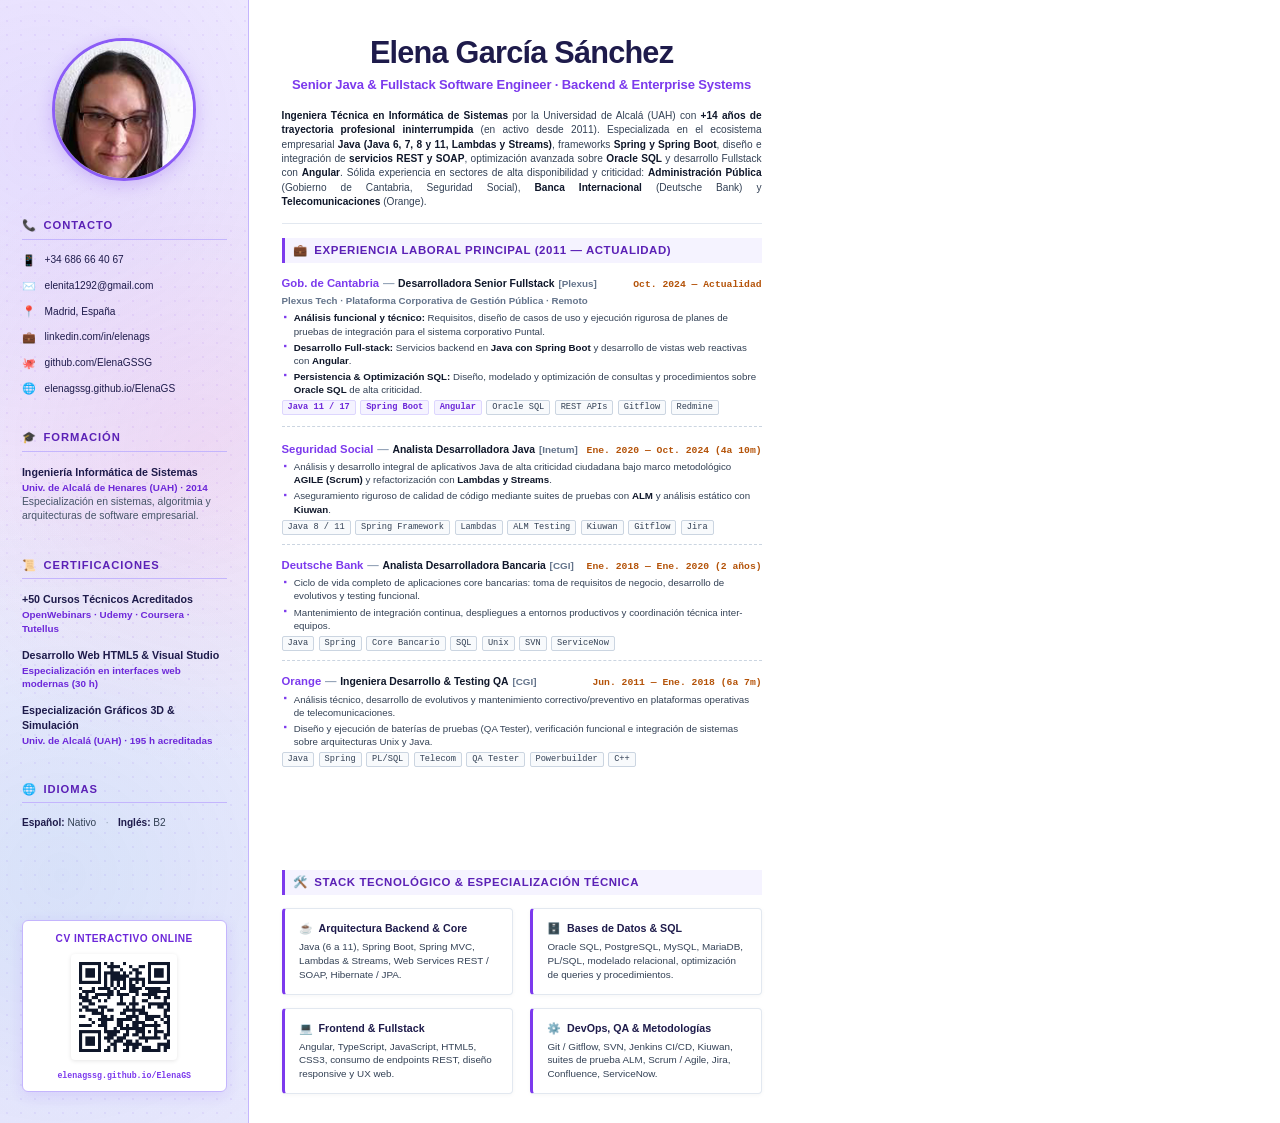
==== cv-printable/index.html @ eed2b86c "Design update: Elegant luminous light palette with lavender accents across web and printable CV" ====
<!DOCTYPE html>
<html lang="es">
<head>
  <meta charset="UTF-8">
  <title>CV — Elena García Sánchez (1 Página A4)</title>
  <meta name="viewport" content="width=device-width, initial-scale=1.0">
  <style>
    @page {
      size: A4 portrait;
      margin: 0;
    }

    *, *::before, *::after {
      box-sizing: border-box;
      margin: 0;
      padding: 0;
    }

    html, body {
      width: 210mm;
      height: 297mm;
      max-height: 297mm;
      margin: 0;
      padding: 0;
      background: #ffffff;
      color: #1e293b;
      font-family: -apple-system, BlinkMacSystemFont, "Segoe UI", Roboto, "Helvetica Neue", Arial, sans-serif;
      font-size: 8.6pt;
      line-height: 1.38;
      -webkit-print-color-adjust: exact;
      print-color-adjust: exact;
      overflow: hidden;
    }

    .cv-container {
      display: flex;
      width: 210mm;
      height: 297mm;
      max-height: 297mm;
      overflow: hidden;
    }

    /* ==========================================================================
       SIDEBAR (Columna Izquierda ~66mm) - Paleta Luminosa / Lavanda / Lila Suave
       ========================================================================== */
    .cv-sidebar {
      width: 66mm;
      min-width: 66mm;
      max-width: 66mm;
      height: 297mm;
      background-color: #f5f3ff;
      background-image: 
        radial-gradient(circle at 18% 12%, rgba(139, 92, 246, 0.15) 0%, transparent 48%),
        radial-gradient(circle at 82% 40%, rgba(236, 72, 153, 0.10) 0%, transparent 45%),
        radial-gradient(circle at 25% 78%, rgba(2, 132, 199, 0.10) 0%, transparent 46%),
        radial-gradient(rgba(124, 58, 237, 0.08) 1px, transparent 1px),
        linear-gradient(180deg, #f5f3ff 0%, #ede9fe 100%);
      background-size: 100% 100%, 100% 100%, 100% 100%, 14px 14px, 100% 100%;
      color: #334155;
      padding: 10mm 5.8mm 8mm 5.8mm;
      display: flex;
      flex-direction: column;
      justify-content: space-between;
      border-right: 1.5px solid #c4b5fd;
      position: relative;
    }

    .avatar-wrapper {
      text-align: center;
      margin-bottom: 8.5mm;
    }

    .avatar-img {
      width: 38mm;
      height: 38mm;
      border-radius: 50%;
      object-fit: cover;
      border: 3px solid #8b5cf6;
      box-shadow: 0 4px 16px rgba(124, 58, 237, 0.25);
      display: inline-block;
    }

    .side-section {
      margin-bottom: 9mm;
    }

    .side-title {
      font-size: 8.4pt;
      font-weight: 800;
      text-transform: uppercase;
      letter-spacing: 0.08em;
      color: #5b21b6;
      border-bottom: 1.5px solid #c4b5fd;
      padding-bottom: 1.4mm;
      margin-bottom: 3.4mm;
      display: flex;
      align-items: center;
      gap: 1.8mm;
    }

    .side-item {
      font-size: 7.8pt;
      color: #475569;
      margin-bottom: 3.2mm;
      line-height: 1.38;
    }

    .side-item:last-child {
      margin-bottom: 0;
    }

    .side-item strong {
      color: #1e1b4b;
      display: block;
      font-size: 8.0pt;
    }

    .side-item em {
      font-style: normal;
      color: #6d28d9;
      font-size: 7.4pt;
      font-weight: 600;
      display: block;
      margin-top: 0.4mm;
    }

    .contact-row {
      display: flex;
      align-items: center;
      gap: 2.2mm;
      font-size: 7.6pt;
      color: #1e1b4b;
      font-weight: 500;
      margin-bottom: 2.8mm;
      word-break: break-all;
    }

    .contact-row:last-child {
      margin-bottom: 0;
    }

    .contact-row a {
      color: #1e1b4b;
      text-decoration: none;
    }

    .contact-icon {
      color: #7c3aed;
      font-size: 8.2pt;
      min-width: 3.8mm;
      text-align: center;
    }

    .lang-row {
      display: flex;
      align-items: baseline;
      gap: 2.5mm;
      font-size: 7.6pt;
      color: #334155;
      margin-top: 1mm;
    }

    .lang-row span strong {
      display: inline !important;
      color: #1e1b4b;
    }

    .qr-container {
      background: #ffffff;
      border: 1px solid #c4b5fd;
      border-radius: 6px;
      padding: 3mm 3mm 2.5mm 3mm;
      text-align: center;
      box-shadow: 0 4px 14px rgba(124, 58, 237, 0.12);
    }

    .qr-title {
      font-size: 7.6pt;
      font-weight: 800;
      color: #6d28d9;
      letter-spacing: 0.05em;
      text-transform: uppercase;
      margin-bottom: 2.2mm;
      text-align: center;
    }

    .qr-img-large {
      width: 28mm;
      height: 28mm;
      background: #ffffff;
      padding: 1.2mm;
      border-radius: 4px;
      display: inline-block;
      box-shadow: 0 1px 4px rgba(0, 0, 0, 0.1);
    }

    .qr-sub {
      font-size: 6.2pt;
      font-family: ui-monospace, SFMono-Regular, Menlo, Monaco, Consolas, monospace;
      color: #7c3aed;
      font-weight: 600;
      margin-top: 1.5mm;
    }

    /* ==========================================================================
       MAIN CONTENT (Columna Derecha ~144mm)
       ========================================================================== */
    .cv-main {
      width: 144mm;
      min-width: 144mm;
      max-width: 144mm;
      height: 297mm;
      padding: 9.5mm 8.5mm 7.5mm 8.5mm;
      display: flex;
      flex-direction: column;
      justify-content: space-between;
      overflow: hidden;
      background: #ffffff;
    }

    /* Header */
    .cv-header {
      margin-bottom: 3.8mm;
      border-bottom: 1.5px solid #e2e8f0;
      padding-bottom: 3.5mm;
      text-align: center;
    }

    .header-name {
      font-size: 23pt;
      font-weight: 800;
      color: #1e1b4b;
      letter-spacing: -0.025em;
      line-height: 1.1;
      margin-bottom: 1.8mm;
      text-align: center;
    }

    .header-role {
      font-size: 9.8pt;
      font-weight: 700;
      color: #7c3aed;
      margin-bottom: 3.8mm;
      text-align: center;
      letter-spacing: -0.01em;
    }

    .header-summary {
      font-size: 7.6pt;
      color: #334155;
      line-height: 1.42;
      text-align: justify;
    }

    .header-summary strong {
      color: #0f172a;
    }

    /* Section Titles */
    .main-section-title {
      font-size: 8.6pt;
      font-weight: 800;
      text-transform: uppercase;
      letter-spacing: 0.05em;
      color: #5b21b6;
      background: #f5f3ff;
      border-left: 3.5px solid #7c3aed;
      padding: 1.2mm 2.2mm;
      margin-bottom: 3.5mm;
      display: flex;
      align-items: center;
      gap: 1.8mm;
    }

    /* Jobs */
    .job-item {
      margin-bottom: 4.8mm;
      page-break-inside: avoid;
    }

    .job-header {
      display: flex;
      justify-content: space-between;
      align-items: baseline;
      gap: 2mm;
      margin-bottom: 0.6mm;
    }

    .job-title-group {
      display: flex;
      align-items: baseline;
      flex-wrap: nowrap;
      gap: 1mm;
      white-space: nowrap;
      overflow: hidden;
      flex: 1;
      min-width: 0;
    }

    .job-client-highlight {
      color: #7c3aed;
      font-weight: 800;
      font-size: 8.5pt;
    }

    .job-sep {
      color: #94a3b8;
      font-weight: 600;
    }

    .job-role-text {
      font-size: 7.8pt;
      font-weight: 700;
      color: #0f172a;
    }

    .job-company-tag {
      font-size: 7.4pt;
      font-weight: 600;
      color: #64748b;
    }

    .job-date {
      font-size: 7.3pt;
      font-family: ui-monospace, SFMono-Regular, Menlo, Monaco, Consolas, monospace;
      color: #b45309;
      font-weight: 700;
      white-space: nowrap;
      flex-shrink: 0;
    }

    .job-company-sub {
      font-size: 7.3pt;
      font-weight: 600;
      color: #64748b;
      margin-bottom: 1mm;
    }

    .job-bullets {
      list-style: none;
      padding-left: 0;
    }

    .job-bullet {
      font-size: 7.3pt;
      color: #334155;
      line-height: 1.34;
      position: relative;
      padding-left: 3.2mm;
      margin-bottom: 0.8mm;
    }

    .job-bullet::before {
      content: "▪";
      position: absolute;
      left: 0.5mm;
      color: #7c3aed;
      font-size: 7.2pt;
      top: -0.2mm;
    }

    .job-bullet strong {
      color: #0f172a;
    }

    .job-tags {
      display: flex;
      flex-wrap: wrap;
      gap: 1.2mm;
      margin-top: 1.2mm;
    }

    .job-tag {
      font-size: 6.5pt;
      font-family: ui-monospace, SFMono-Regular, Menlo, Monaco, Consolas, monospace;
      background: #f8fafc;
      color: #334155;
      border: 1px solid #cbd5e1;
      padding: 0.3mm 1.3mm;
      border-radius: 2px;
      line-height: 1.2;
    }

    .tag-accent {
      background: #f5f3ff;
      color: #6d28d9;
      border-color: #ddd6fe;
      font-weight: 700;
    }

    /* Skills Section & Cards */
    .skills-section {
      margin-top: 4mm;
    }

    .skills-grid {
      display: grid;
      grid-template-columns: 1fr 1fr;
      gap: 3.5mm 4.5mm;
    }

    .skill-card {
      background: #ffffff;
      border: 1px solid #e2e8f0;
      border-left: 3.5px solid #7c3aed;
      border-radius: 4px;
      padding: 3.2mm 3.8mm;
      box-shadow: 0 1px 4px rgba(0, 0, 0, 0.04);
    }

    .skill-card-title {
      font-size: 8.0pt;
      font-weight: 800;
      color: #1e1b4b;
      margin-bottom: 1mm;
      display: flex;
      align-items: center;
      gap: 1.5mm;
    }

    .skill-card-title span.icon {
      font-size: 8.2pt;
    }

    .skill-card-body {
      font-size: 7.4pt;
      line-height: 1.4;
      color: #334155;
    }
  </style>
</head>
<body>

  <div class="cv-container">
    
    <!-- ==========================================
         COLUMNA LATERAL (Sidebar ~66mm - Tonos Claros / Lavanda)
         ========================================== -->
    <aside class="cv-sidebar">
      <div>
        <!-- Foto -->
        <div class="avatar-wrapper">
          <img src="assets/avatar.jpg" alt="Elena García Sánchez" class="avatar-img">
        </div>

        <!-- Contacto -->
        <div class="side-section">
          <div class="side-title"><span>📞</span> Contacto</div>
          <div class="contact-row">
            <span class="contact-icon">📱</span>
            <span>+34 686 66 40 67</span>
          </div>
          <div class="contact-row">
            <span class="contact-icon">✉️</span>
            <span>elenita1292@gmail.com</span>
          </div>
          <div class="contact-row">
            <span class="contact-icon">📍</span>
            <span>Madrid, España</span>
          </div>
          <div class="contact-row">
            <span class="contact-icon">💼</span>
            <span>linkedin.com/in/elenags</span>
          </div>
          <div class="contact-row">
            <span class="contact-icon">🐙</span>
            <span>github.com/ElenaGSSG</span>
          </div>
          <div class="contact-row">
            <span class="contact-icon">🌐</span>
            <span>elenagssg.github.io/ElenaGS</span>
          </div>
        </div>

        <!-- Formación Académica -->
        <div class="side-section">
          <div class="side-title"><span>🎓</span> Formación</div>
          <div class="side-item">
            <strong>Ingeniería Informática de Sistemas</strong>
            <em>Univ. de Alcalá de Henares (UAH) · 2014</em>
            <span>Especialización en sistemas, algoritmia y arquitecturas de software empresarial.</span>
          </div>
        </div>

        <!-- Formación Continua & Especialización -->
        <div class="side-section">
          <div class="side-title"><span>📜</span> Certificaciones</div>
          <div class="side-item">
            <strong>+50 Cursos Técnicos Acreditados</strong>
            <em>OpenWebinars · Udemy · Coursera · Tutellus</em>
          </div>
          <div class="side-item" style="margin-top: 2.2mm;">
            <strong>Desarrollo Web HTML5 & Visual Studio</strong>
            <em>Especialización en interfaces web modernas (30 h)</em>
          </div>
          <div class="side-item" style="margin-top: 2.2mm;">
            <strong>Especialización Gráficos 3D & Simulación</strong>
            <em>Univ. de Alcalá (UAH) · 195 h acreditadas</em>
          </div>
        </div>

        <!-- Idiomas -->
        <div class="side-section">
          <div class="side-title"><span>🌐</span> Idiomas</div>
          <div class="lang-row">
            <span><strong>Español:</strong> Nativo</span>
            <span style="color: #94a3b8;">·</span>
            <span><strong>Inglés:</strong> B2</span>
          </div>
        </div>
      </div>

      <!-- QR Code interactivo -->
      <div class="qr-container">
        <div class="qr-title">CV Interactivo Online</div>
        <img src="assets/qr-portfolio.png" alt="QR Web CV" class="qr-img-large">
        <div class="qr-sub">elenagssg.github.io/ElenaGS</div>
      </div>
    </aside>

    <!-- ==========================================
         COLUMNA PRINCIPAL (Cuerpo ~144mm)
         ========================================== -->
    <main class="cv-main">
      <div>
        <!-- Cabecera Personal -->
        <header class="cv-header">
          <h1 class="header-name">Elena García Sánchez</h1>
          <div class="header-role">Senior Java & Fullstack Software Engineer · Backend & Enterprise Systems</div>
          <p class="header-summary">
            <strong>Ingeniera Técnica en Informática de Sistemas</strong> por la Universidad de Alcalá (UAH) con <strong>+14 años de trayectoria profesional ininterrumpida</strong> (en activo desde 2011). Especializada en el ecosistema empresarial <strong>Java (Java 6, 7, 8 y 11, Lambdas y Streams)</strong>, frameworks <strong>Spring y Spring Boot</strong>, diseño e integración de <strong>servicios REST y SOAP</strong>, optimización avanzada sobre <strong>Oracle SQL</strong> y desarrollo Fullstack con <strong>Angular</strong>. Sólida experiencia en sectores de alta disponibilidad y criticidad: <strong>Administración Pública</strong> (Gobierno de Cantabria, Seguridad Social), <strong>Banca Internacional</strong> (Deutsche Bank) y <strong>Telecomunicaciones</strong> (Orange).
          </p>
        </header>

        <!-- Experiencia Laboral -->
        <section>
          <div class="main-section-title">
            <span>💼</span> Experiencia Laboral Principal (2011 — Actualidad)
          </div>

          <!-- 1. Gobierno de Cantabria (Plexus Tech) -->
          <article class="job-item" style="border-bottom: 1px dashed #cbd5e1; padding-bottom: 3mm; margin-bottom: 4mm;">
            <div class="job-header">
              <div class="job-title-group">
                <span class="job-client-highlight">Gob. de Cantabria</span>
                <span class="job-sep">—</span>
                <span class="job-role-text">Desarrolladora Senior Fullstack</span>
                <span class="job-company-tag">[Plexus]</span>
              </div>
              <div class="job-date">Oct. 2024 — Actualidad</div>
            </div>
            <div class="job-company-sub">Plexus Tech · Plataforma Corporativa de Gestión Pública · Remoto</div>
            <ul class="job-bullets">
              <li class="job-bullet"><strong>Análisis funcional y técnico:</strong> Requisitos, diseño de casos de uso y ejecución rigurosa de planes de pruebas de integración para el sistema corporativo Puntal.</li>
              <li class="job-bullet"><strong>Desarrollo Full-stack:</strong> Servicios backend en <strong>Java con Spring Boot</strong> y desarrollo de vistas web reactivas con <strong>Angular</strong>.</li>
              <li class="job-bullet"><strong>Persistencia & Optimización SQL:</strong> Diseño, modelado y optimización de consultas y procedimientos sobre <strong>Oracle SQL</strong> de alta criticidad.</li>
            </ul>
            <div class="job-tags">
              <span class="job-tag tag-accent">Java 11 / 17</span>
              <span class="job-tag tag-accent">Spring Boot</span>
              <span class="job-tag tag-accent">Angular</span>
              <span class="job-tag">Oracle SQL</span>
              <span class="job-tag">REST APIs</span>
              <span class="job-tag">Gitflow</span>
              <span class="job-tag">Redmine</span>
            </div>
          </article>

          <!-- 2. Seguridad Social (Inetum / GrupoSolutia) -->
          <article class="job-item" style="border-bottom: 1px dashed #cbd5e1; padding-bottom: 2.5mm; margin-bottom: 3.5mm;">
            <div class="job-header">
              <div class="job-title-group">
                <span class="job-client-highlight">Seguridad Social</span>
                <span class="job-sep">—</span>
                <span class="job-role-text">Analista Desarrolladora Java</span>
                <span class="job-company-tag">[Inetum]</span>
              </div>
              <span class="job-date">Ene. 2020 — Oct. 2024 (4a 10m)</span>
            </div>
            <ul class="job-bullets">
              <li class="job-bullet">Análisis y desarrollo integral de aplicativos Java de alta criticidad ciudadana bajo marco metodológico <strong>AGILE (Scrum)</strong> y refactorización con <strong>Lambdas y Streams</strong>.</li>
              <li class="job-bullet">Aseguramiento riguroso de calidad de código mediante suites de pruebas con <strong>ALM</strong> y análisis estático con <strong>Kiuwan</strong>.</li>
            </ul>
            <div class="job-tags">
              <span class="job-tag">Java 8 / 11</span>
              <span class="job-tag">Spring Framework</span>
              <span class="job-tag">Lambdas</span>
              <span class="job-tag">ALM Testing</span>
              <span class="job-tag">Kiuwan</span>
              <span class="job-tag">Gitflow</span>
              <span class="job-tag">Jira</span>
            </div>
          </article>

          <!-- 3. Deutsche Bank (CGI) -->
          <article class="job-item" style="border-bottom: 1px dashed #cbd5e1; padding-bottom: 2.5mm; margin-bottom: 3.5mm;">
            <div class="job-header">
              <div class="job-title-group">
                <span class="job-client-highlight">Deutsche Bank</span>
                <span class="job-sep">—</span>
                <span class="job-role-text">Analista Desarrolladora Bancaria</span>
                <span class="job-company-tag">[CGI]</span>
              </div>
              <span class="job-date">Ene. 2018 — Ene. 2020 (2 años)</span>
            </div>
            <ul class="job-bullets">
              <li class="job-bullet">Ciclo de vida completo de aplicaciones core bancarias: toma de requisitos de negocio, desarrollo de evolutivos y testing funcional.</li>
              <li class="job-bullet">Mantenimiento de integración continua, despliegues a entornos productivos y coordinación técnica inter-equipos.</li>
            </ul>
            <div class="job-tags">
              <span class="job-tag">Java</span>
              <span class="job-tag">Spring</span>
              <span class="job-tag">Core Bancario</span>
              <span class="job-tag">SQL</span>
              <span class="job-tag">Unix</span>
              <span class="job-tag">SVN</span>
              <span class="job-tag">ServiceNow</span>
            </div>
          </article>

          <!-- 4. Orange (CGI) -->
          <article class="job-item" style="margin-bottom: 0;">
            <div class="job-header">
              <div class="job-title-group">
                <span class="job-client-highlight">Orange</span>
                <span class="job-sep">—</span>
                <span class="job-role-text">Ingeniera Desarrollo & Testing QA</span>
                <span class="job-company-tag">[CGI]</span>
              </div>
              <span class="job-date">Jun. 2011 — Ene. 2018 (6a 7m)</span>
            </div>
            <ul class="job-bullets">
              <li class="job-bullet">Análisis técnico, desarrollo de evolutivos y mantenimiento correctivo/preventivo en plataformas operativas de telecomunicaciones.</li>
              <li class="job-bullet">Diseño y ejecución de baterías de pruebas (QA Tester), verificación funcional e integración de sistemas sobre arquitecturas Unix y Java.</li>
            </ul>
            <div class="job-tags">
              <span class="job-tag">Java</span>
              <span class="job-tag">Spring</span>
              <span class="job-tag">PL/SQL</span>
              <span class="job-tag">Telecom</span>
              <span class="job-tag">QA Tester</span>
              <span class="job-tag">Powerbuilder</span>
              <span class="job-tag">C++</span>
            </div>
          </article>
        </section>
      </div>

      <!-- Stack Tecnológico & Especialización Técnica -->
      <section class="skills-section">
        <div class="main-section-title">
          <span>🛠️</span> Stack Tecnológico & Especialización Técnica
        </div>
        <div class="skills-grid">
          <div class="skill-card">
            <div class="skill-card-title"><span class="icon">☕</span> Arquitectura Backend & Core</div>
            <div class="skill-card-body">
              Java (6 a 11), Spring Boot, Spring MVC, Lambdas & Streams, Web Services REST / SOAP, Hibernate / JPA.
            </div>
          </div>
          <div class="skill-card">
            <div class="skill-card-title"><span class="icon">🗄️</span> Bases de Datos & SQL</div>
            <div class="skill-card-body">
              Oracle SQL, PostgreSQL, MySQL, MariaDB, PL/SQL, modelado relacional, optimización de queries y procedimientos.
            </div>
          </div>
          <div class="skill-card">
            <div class="skill-card-title"><span class="icon">💻</span> Frontend & Fullstack</div>
            <div class="skill-card-body">
              Angular, TypeScript, JavaScript, HTML5, CSS3, consumo de endpoints REST, diseño responsive y UX web.
            </div>
          </div>
          <div class="skill-card">
            <div class="skill-card-title"><span class="icon">⚙️</span> DevOps, QA & Metodologías</div>
            <div class="skill-card-body">
              Git / Gitflow, SVN, Jenkins CI/CD, Kiuwan, suites de prueba ALM, Scrum / Agile, Jira, Confluence, ServiceNow.
            </div>
          </div>
        </div>
      </section>
    </main>

  </div>

</body>
</html>
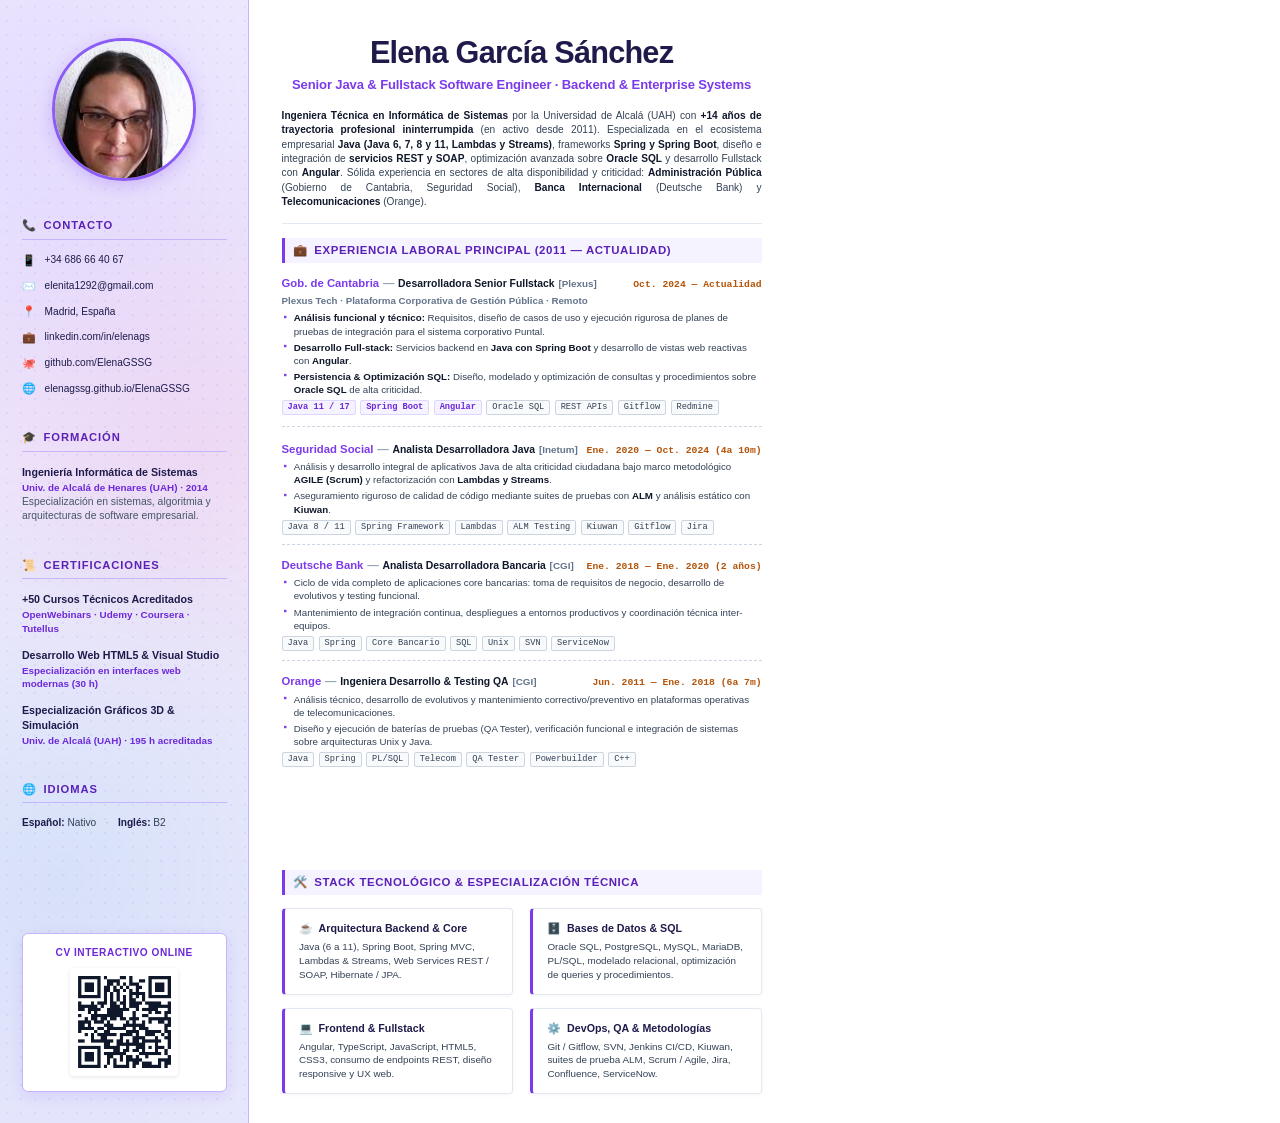
==== commit 4cffb231: "Update repository references to ElenaGSSG/ElenaGSSG, regenerate QR and remove QR sub-url" ====
--- a/cv-printable/index.html
+++ b/cv-printable/index.html
@@ -169,7 +169,7 @@
       background: #ffffff;
       border: 1px solid #c4b5fd;
       border-radius: 6px;
-      padding: 3mm 3mm 2.5mm 3mm;
+      padding: 3.2mm 3mm 2.8mm 3mm;
       text-align: center;
       box-shadow: 0 4px 14px rgba(124, 58, 237, 0.12);
     }
@@ -185,21 +185,13 @@
     }
 
     .qr-img-large {
-      width: 28mm;
-      height: 28mm;
+      width: 28.5mm;
+      height: 28.5mm;
       background: #ffffff;
       padding: 1.2mm;
       border-radius: 4px;
       display: inline-block;
       box-shadow: 0 1px 4px rgba(0, 0, 0, 0.1);
-    }
-
-    .qr-sub {
-      font-size: 6.2pt;
-      font-family: ui-monospace, SFMono-Regular, Menlo, Monaco, Consolas, monospace;
-      color: #7c3aed;
-      font-weight: 600;
-      margin-top: 1.5mm;
     }
 
     /* ==========================================================================
@@ -468,7 +460,7 @@
           </div>
           <div class="contact-row">
             <span class="contact-icon">🌐</span>
-            <span>elenagssg.github.io/ElenaGS</span>
+            <span>elenagssg.github.io/ElenaGSSG</span>
           </div>
         </div>
 
@@ -514,7 +506,6 @@
       <div class="qr-container">
         <div class="qr-title">CV Interactivo Online</div>
         <img src="assets/qr-portfolio.png" alt="QR Web CV" class="qr-img-large">
-        <div class="qr-sub">elenagssg.github.io/ElenaGS</div>
       </div>
     </aside>
 
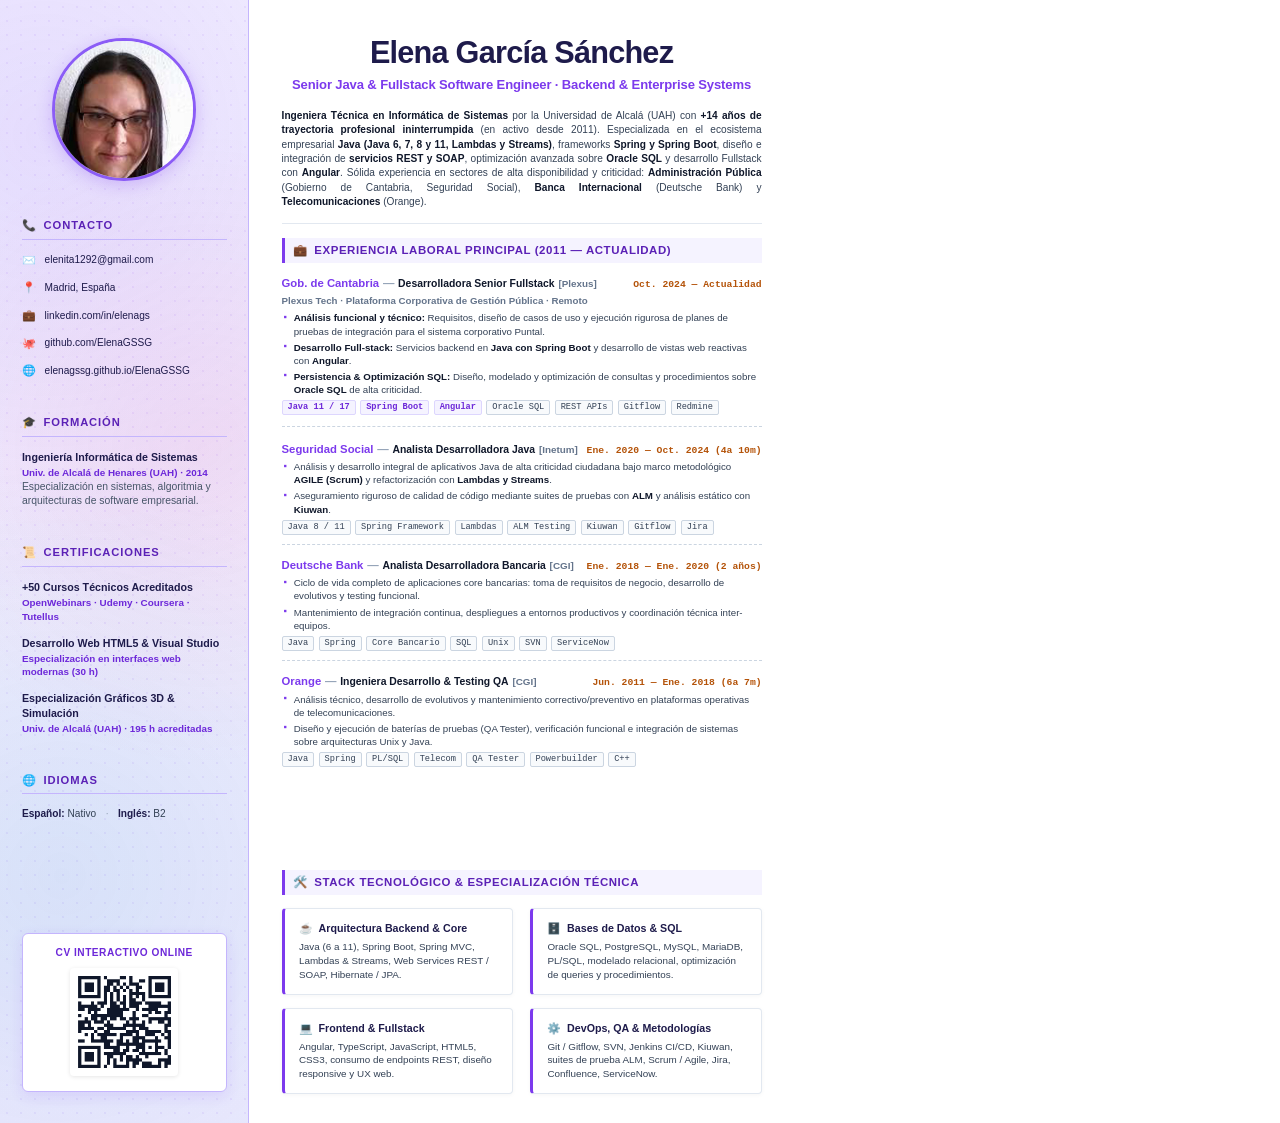
==== commit ea328608: "Remove phone number from web, CV and README; update LinkedIn to elenags" ====
--- a/cv-printable/index.html
+++ b/cv-printable/index.html
@@ -81,7 +81,7 @@
     }
 
     .side-section {
-      margin-bottom: 9mm;
+      margin-bottom: 9.8mm;
     }
 
     .side-title {
@@ -131,7 +131,7 @@
       font-size: 7.6pt;
       color: #1e1b4b;
       font-weight: 500;
-      margin-bottom: 2.8mm;
+      margin-bottom: 3.3mm;
       word-break: break-all;
     }
 
@@ -438,10 +438,6 @@
         <!-- Contacto -->
         <div class="side-section">
           <div class="side-title"><span>📞</span> Contacto</div>
-          <div class="contact-row">
-            <span class="contact-icon">📱</span>
-            <span>+34 686 66 40 67</span>
-          </div>
           <div class="contact-row">
             <span class="contact-icon">✉️</span>
             <span>elenita1292@gmail.com</span>
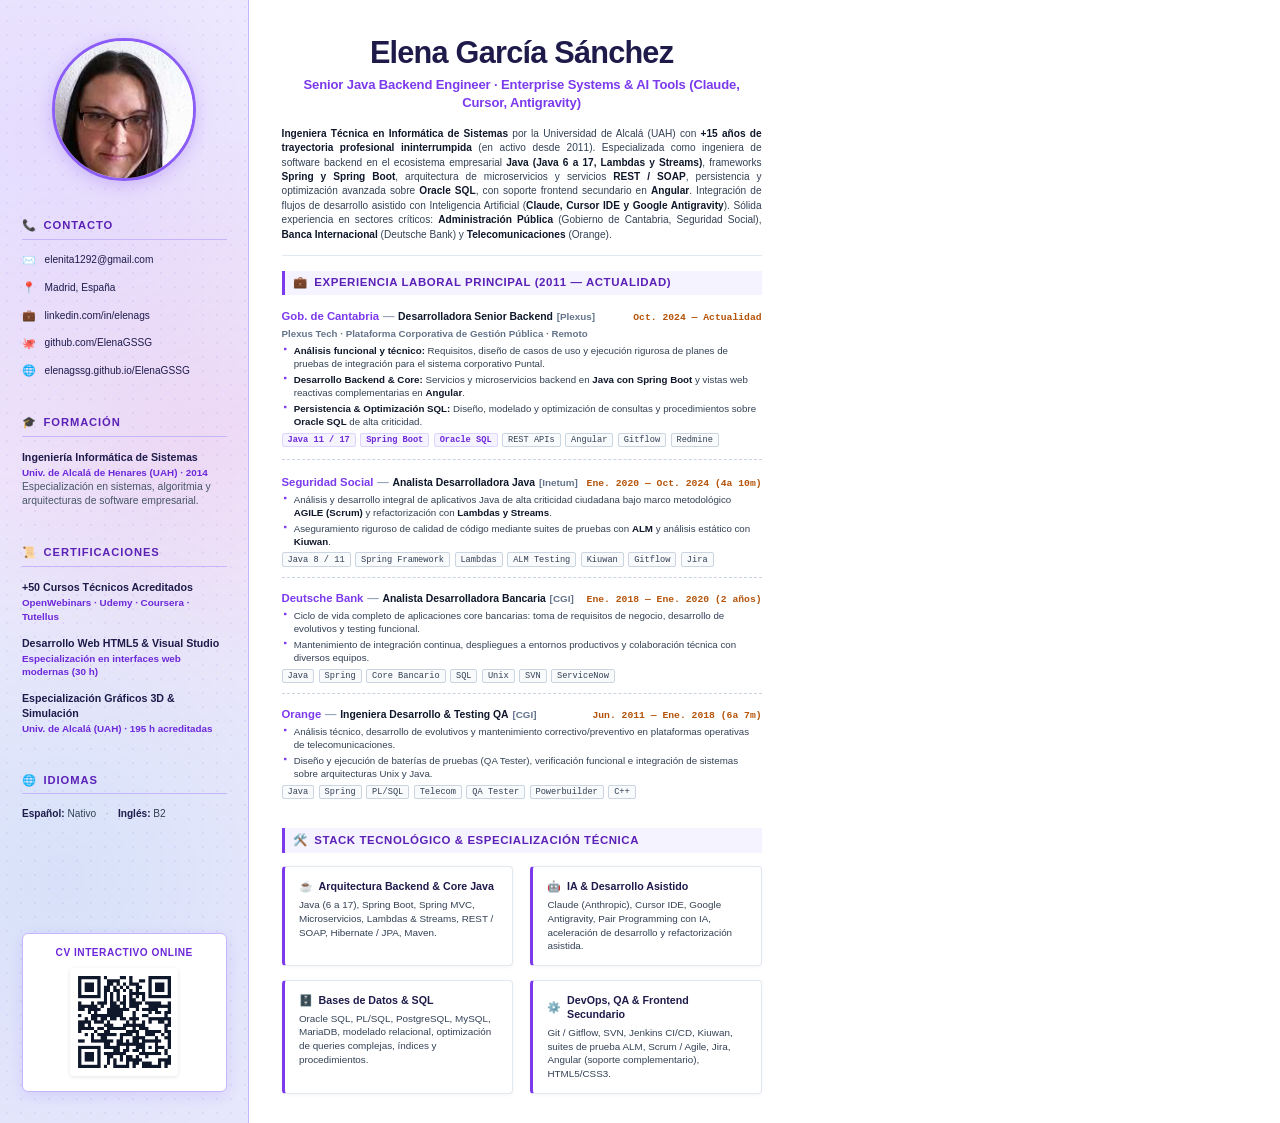
==== commit 9a644ec6: "Refocus profile to Senior Java Backend, add Claude/Cursor/Antigravity AI skills, and refine leadersh" ====
--- a/cv-printable/index.html
+++ b/cv-printable/index.html
@@ -513,9 +513,9 @@
         <!-- Cabecera Personal -->
         <header class="cv-header">
           <h1 class="header-name">Elena García Sánchez</h1>
-          <div class="header-role">Senior Java & Fullstack Software Engineer · Backend & Enterprise Systems</div>
+          <div class="header-role">Senior Java Backend Engineer · Enterprise Systems & AI Tools (Claude, Cursor, Antigravity)</div>
           <p class="header-summary">
-            <strong>Ingeniera Técnica en Informática de Sistemas</strong> por la Universidad de Alcalá (UAH) con <strong>+14 años de trayectoria profesional ininterrumpida</strong> (en activo desde 2011). Especializada en el ecosistema empresarial <strong>Java (Java 6, 7, 8 y 11, Lambdas y Streams)</strong>, frameworks <strong>Spring y Spring Boot</strong>, diseño e integración de <strong>servicios REST y SOAP</strong>, optimización avanzada sobre <strong>Oracle SQL</strong> y desarrollo Fullstack con <strong>Angular</strong>. Sólida experiencia en sectores de alta disponibilidad y criticidad: <strong>Administración Pública</strong> (Gobierno de Cantabria, Seguridad Social), <strong>Banca Internacional</strong> (Deutsche Bank) y <strong>Telecomunicaciones</strong> (Orange).
+            <strong>Ingeniera Técnica en Informática de Sistemas</strong> por la Universidad de Alcalá (UAH) con <strong>+15 años de trayectoria profesional ininterrumpida</strong> (en activo desde 2011). Especializada como ingeniera de software backend en el ecosistema empresarial <strong>Java (Java 6 a 17, Lambdas y Streams)</strong>, frameworks <strong>Spring y Spring Boot</strong>, arquitectura de microservicios y servicios <strong>REST / SOAP</strong>, persistencia y optimización avanzada sobre <strong>Oracle SQL</strong>, con soporte frontend secundario en <strong>Angular</strong>. Integración de flujos de desarrollo asistido con Inteligencia Artificial (<strong>Claude, Cursor IDE y Google Antigravity</strong>). Sólida experiencia en sectores críticos: <strong>Administración Pública</strong> (Gobierno de Cantabria, Seguridad Social), <strong>Banca Internacional</strong> (Deutsche Bank) y <strong>Telecomunicaciones</strong> (Orange).
           </p>
         </header>
 
@@ -531,7 +531,7 @@
               <div class="job-title-group">
                 <span class="job-client-highlight">Gob. de Cantabria</span>
                 <span class="job-sep">—</span>
-                <span class="job-role-text">Desarrolladora Senior Fullstack</span>
+                <span class="job-role-text">Desarrolladora Senior Backend</span>
                 <span class="job-company-tag">[Plexus]</span>
               </div>
               <div class="job-date">Oct. 2024 — Actualidad</div>
@@ -539,15 +539,15 @@
             <div class="job-company-sub">Plexus Tech · Plataforma Corporativa de Gestión Pública · Remoto</div>
             <ul class="job-bullets">
               <li class="job-bullet"><strong>Análisis funcional y técnico:</strong> Requisitos, diseño de casos de uso y ejecución rigurosa de planes de pruebas de integración para el sistema corporativo Puntal.</li>
-              <li class="job-bullet"><strong>Desarrollo Full-stack:</strong> Servicios backend en <strong>Java con Spring Boot</strong> y desarrollo de vistas web reactivas con <strong>Angular</strong>.</li>
+              <li class="job-bullet"><strong>Desarrollo Backend & Core:</strong> Servicios y microservicios backend en <strong>Java con Spring Boot</strong> y vistas web reactivas complementarias en <strong>Angular</strong>.</li>
               <li class="job-bullet"><strong>Persistencia & Optimización SQL:</strong> Diseño, modelado y optimización de consultas y procedimientos sobre <strong>Oracle SQL</strong> de alta criticidad.</li>
             </ul>
             <div class="job-tags">
               <span class="job-tag tag-accent">Java 11 / 17</span>
               <span class="job-tag tag-accent">Spring Boot</span>
-              <span class="job-tag tag-accent">Angular</span>
-              <span class="job-tag">Oracle SQL</span>
+              <span class="job-tag tag-accent">Oracle SQL</span>
               <span class="job-tag">REST APIs</span>
+              <span class="job-tag">Angular</span>
               <span class="job-tag">Gitflow</span>
               <span class="job-tag">Redmine</span>
             </div>
@@ -592,7 +592,7 @@
             </div>
             <ul class="job-bullets">
               <li class="job-bullet">Ciclo de vida completo de aplicaciones core bancarias: toma de requisitos de negocio, desarrollo de evolutivos y testing funcional.</li>
-              <li class="job-bullet">Mantenimiento de integración continua, despliegues a entornos productivos y coordinación técnica inter-equipos.</li>
+              <li class="job-bullet">Mantenimiento de integración continua, despliegues a entornos productivos y colaboración técnica con diversos equipos.</li>
             </ul>
             <div class="job-tags">
               <span class="job-tag">Java</span>
@@ -640,27 +640,27 @@
         </div>
         <div class="skills-grid">
           <div class="skill-card">
-            <div class="skill-card-title"><span class="icon">☕</span> Arquitectura Backend & Core</div>
+            <div class="skill-card-title"><span class="icon">☕</span> Arquitectura Backend & Core Java</div>
             <div class="skill-card-body">
-              Java (6 a 11), Spring Boot, Spring MVC, Lambdas & Streams, Web Services REST / SOAP, Hibernate / JPA.
+              Java (6 a 17), Spring Boot, Spring MVC, Microservicios, Lambdas & Streams, REST / SOAP, Hibernate / JPA, Maven.
+            </div>
+          </div>
+          <div class="skill-card">
+            <div class="skill-card-title"><span class="icon">🤖</span> IA & Desarrollo Asistido</div>
+            <div class="skill-card-body">
+              Claude (Anthropic), Cursor IDE, Google Antigravity, Pair Programming con IA, aceleración de desarrollo y refactorización asistida.
             </div>
           </div>
           <div class="skill-card">
             <div class="skill-card-title"><span class="icon">🗄️</span> Bases de Datos & SQL</div>
             <div class="skill-card-body">
-              Oracle SQL, PostgreSQL, MySQL, MariaDB, PL/SQL, modelado relacional, optimización de queries y procedimientos.
+              Oracle SQL, PL/SQL, PostgreSQL, MySQL, MariaDB, modelado relacional, optimización de queries complejas, índices y procedimientos.
             </div>
           </div>
           <div class="skill-card">
-            <div class="skill-card-title"><span class="icon">💻</span> Frontend & Fullstack</div>
+            <div class="skill-card-title"><span class="icon">⚙️</span> DevOps, QA & Frontend Secundario</div>
             <div class="skill-card-body">
-              Angular, TypeScript, JavaScript, HTML5, CSS3, consumo de endpoints REST, diseño responsive y UX web.
-            </div>
-          </div>
-          <div class="skill-card">
-            <div class="skill-card-title"><span class="icon">⚙️</span> DevOps, QA & Metodologías</div>
-            <div class="skill-card-body">
-              Git / Gitflow, SVN, Jenkins CI/CD, Kiuwan, suites de prueba ALM, Scrum / Agile, Jira, Confluence, ServiceNow.
+              Git / Gitflow, SVN, Jenkins CI/CD, Kiuwan, suites de prueba ALM, Scrum / Agile, Jira, Angular (soporte complementario), HTML5/CSS3.
             </div>
           </div>
         </div>
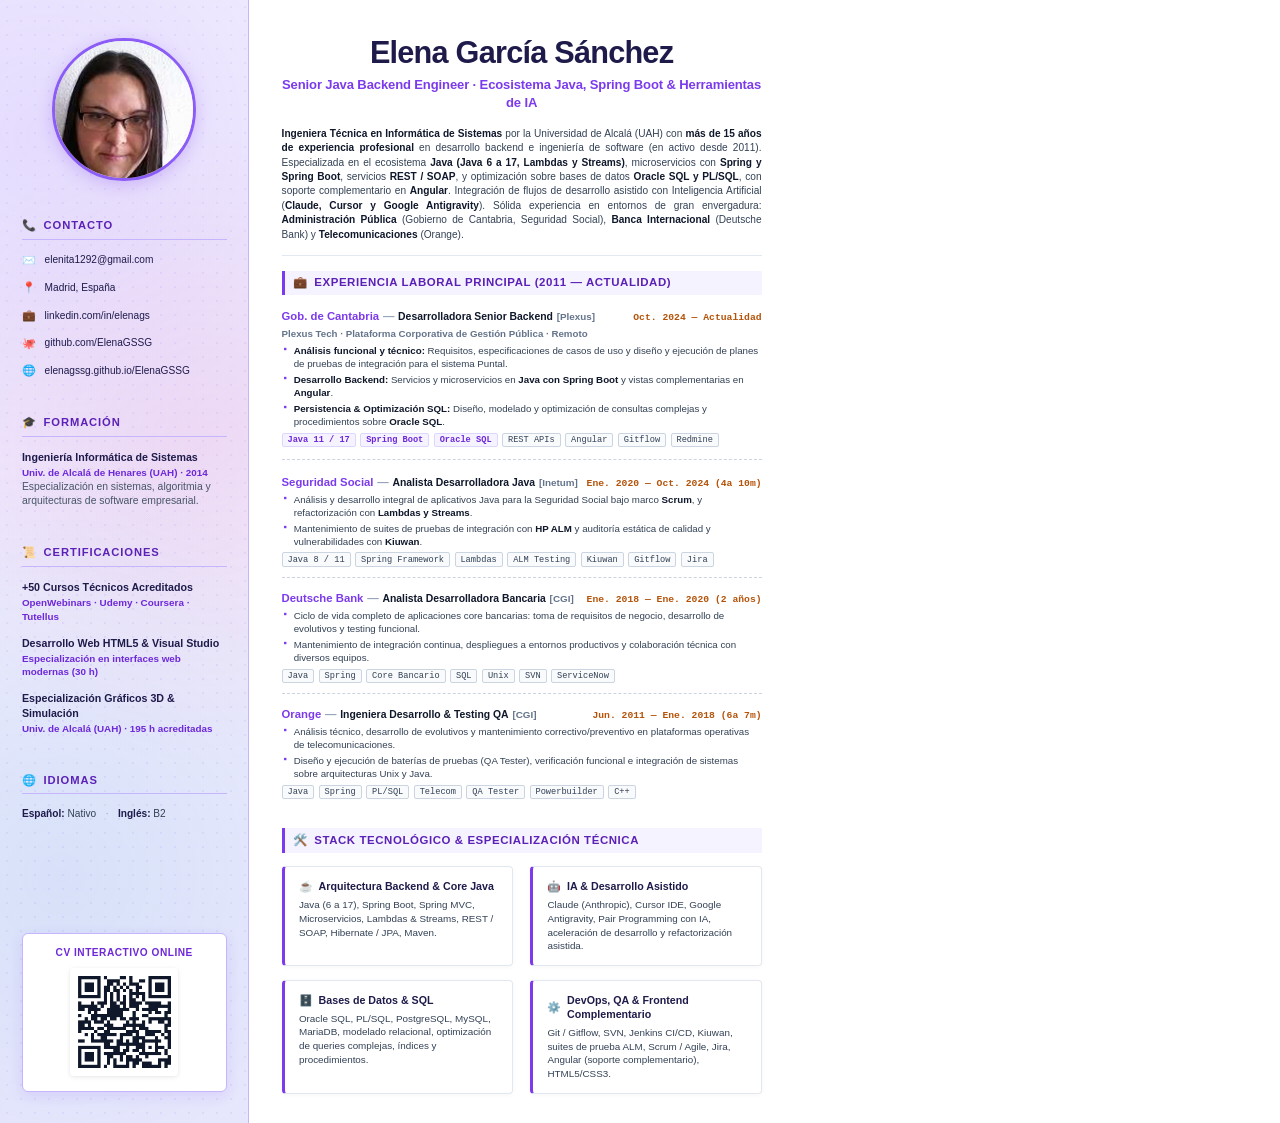
==== commit a166d193: "feat: soften background tone, naturalize copywriting, and add bilingual CV support (ES/EN)" ====
--- a/cv-printable/index.html
+++ b/cv-printable/index.html
@@ -513,9 +513,9 @@
         <!-- Cabecera Personal -->
         <header class="cv-header">
           <h1 class="header-name">Elena García Sánchez</h1>
-          <div class="header-role">Senior Java Backend Engineer · Enterprise Systems & AI Tools (Claude, Cursor, Antigravity)</div>
+          <div class="header-role">Senior Java Backend Engineer · Ecosistema Java, Spring Boot & Herramientas de IA</div>
           <p class="header-summary">
-            <strong>Ingeniera Técnica en Informática de Sistemas</strong> por la Universidad de Alcalá (UAH) con <strong>+15 años de trayectoria profesional ininterrumpida</strong> (en activo desde 2011). Especializada como ingeniera de software backend en el ecosistema empresarial <strong>Java (Java 6 a 17, Lambdas y Streams)</strong>, frameworks <strong>Spring y Spring Boot</strong>, arquitectura de microservicios y servicios <strong>REST / SOAP</strong>, persistencia y optimización avanzada sobre <strong>Oracle SQL</strong>, con soporte frontend secundario en <strong>Angular</strong>. Integración de flujos de desarrollo asistido con Inteligencia Artificial (<strong>Claude, Cursor IDE y Google Antigravity</strong>). Sólida experiencia en sectores críticos: <strong>Administración Pública</strong> (Gobierno de Cantabria, Seguridad Social), <strong>Banca Internacional</strong> (Deutsche Bank) y <strong>Telecomunicaciones</strong> (Orange).
+            <strong>Ingeniera Técnica en Informática de Sistemas</strong> por la Universidad de Alcalá (UAH) con <strong>más de 15 años de experiencia profesional</strong> en desarrollo backend e ingeniería de software (en activo desde 2011). Especializada en el ecosistema <strong>Java (Java 6 a 17, Lambdas y Streams)</strong>, microservicios con <strong>Spring y Spring Boot</strong>, servicios <strong>REST / SOAP</strong>, y optimización sobre bases de datos <strong>Oracle SQL y PL/SQL</strong>, con soporte complementario en <strong>Angular</strong>. Integración de flujos de desarrollo asistido con Inteligencia Artificial (<strong>Claude, Cursor y Google Antigravity</strong>). Sólida experiencia en entornos de gran envergadura: <strong>Administración Pública</strong> (Gobierno de Cantabria, Seguridad Social), <strong>Banca Internacional</strong> (Deutsche Bank) y <strong>Telecomunicaciones</strong> (Orange).
           </p>
         </header>
 
@@ -538,9 +538,9 @@
             </div>
             <div class="job-company-sub">Plexus Tech · Plataforma Corporativa de Gestión Pública · Remoto</div>
             <ul class="job-bullets">
-              <li class="job-bullet"><strong>Análisis funcional y técnico:</strong> Requisitos, diseño de casos de uso y ejecución rigurosa de planes de pruebas de integración para el sistema corporativo Puntal.</li>
-              <li class="job-bullet"><strong>Desarrollo Backend & Core:</strong> Servicios y microservicios backend en <strong>Java con Spring Boot</strong> y vistas web reactivas complementarias en <strong>Angular</strong>.</li>
-              <li class="job-bullet"><strong>Persistencia & Optimización SQL:</strong> Diseño, modelado y optimización de consultas y procedimientos sobre <strong>Oracle SQL</strong> de alta criticidad.</li>
+              <li class="job-bullet"><strong>Análisis funcional y técnico:</strong> Requisitos, especificaciones de casos de uso y diseño y ejecución de planes de pruebas de integración para el sistema Puntal.</li>
+              <li class="job-bullet"><strong>Desarrollo Backend:</strong> Servicios y microservicios en <strong>Java con Spring Boot</strong> y vistas complementarias en <strong>Angular</strong>.</li>
+              <li class="job-bullet"><strong>Persistencia & Optimización SQL:</strong> Diseño, modelado y optimización de consultas complejas y procedimientos sobre <strong>Oracle SQL</strong>.</li>
             </ul>
             <div class="job-tags">
               <span class="job-tag tag-accent">Java 11 / 17</span>
@@ -565,8 +565,8 @@
               <span class="job-date">Ene. 2020 — Oct. 2024 (4a 10m)</span>
             </div>
             <ul class="job-bullets">
-              <li class="job-bullet">Análisis y desarrollo integral de aplicativos Java de alta criticidad ciudadana bajo marco metodológico <strong>AGILE (Scrum)</strong> y refactorización con <strong>Lambdas y Streams</strong>.</li>
-              <li class="job-bullet">Aseguramiento riguroso de calidad de código mediante suites de pruebas con <strong>ALM</strong> y análisis estático con <strong>Kiuwan</strong>.</li>
+              <li class="job-bullet">Análisis y desarrollo integral de aplicativos Java para la Seguridad Social bajo marco <strong>Scrum</strong>, y refactorización con <strong>Lambdas y Streams</strong>.</li>
+              <li class="job-bullet">Mantenimiento de suites de pruebas de integración con <strong>HP ALM</strong> y auditoría estática de calidad y vulnerabilidades con <strong>Kiuwan</strong>.</li>
             </ul>
             <div class="job-tags">
               <span class="job-tag">Java 8 / 11</span>
@@ -658,7 +658,7 @@
             </div>
           </div>
           <div class="skill-card">
-            <div class="skill-card-title"><span class="icon">⚙️</span> DevOps, QA & Frontend Secundario</div>
+            <div class="skill-card-title"><span class="icon">⚙️</span> DevOps, QA & Frontend Complementario</div>
             <div class="skill-card-body">
               Git / Gitflow, SVN, Jenkins CI/CD, Kiuwan, suites de prueba ALM, Scrum / Agile, Jira, Angular (soporte complementario), HTML5/CSS3.
             </div>
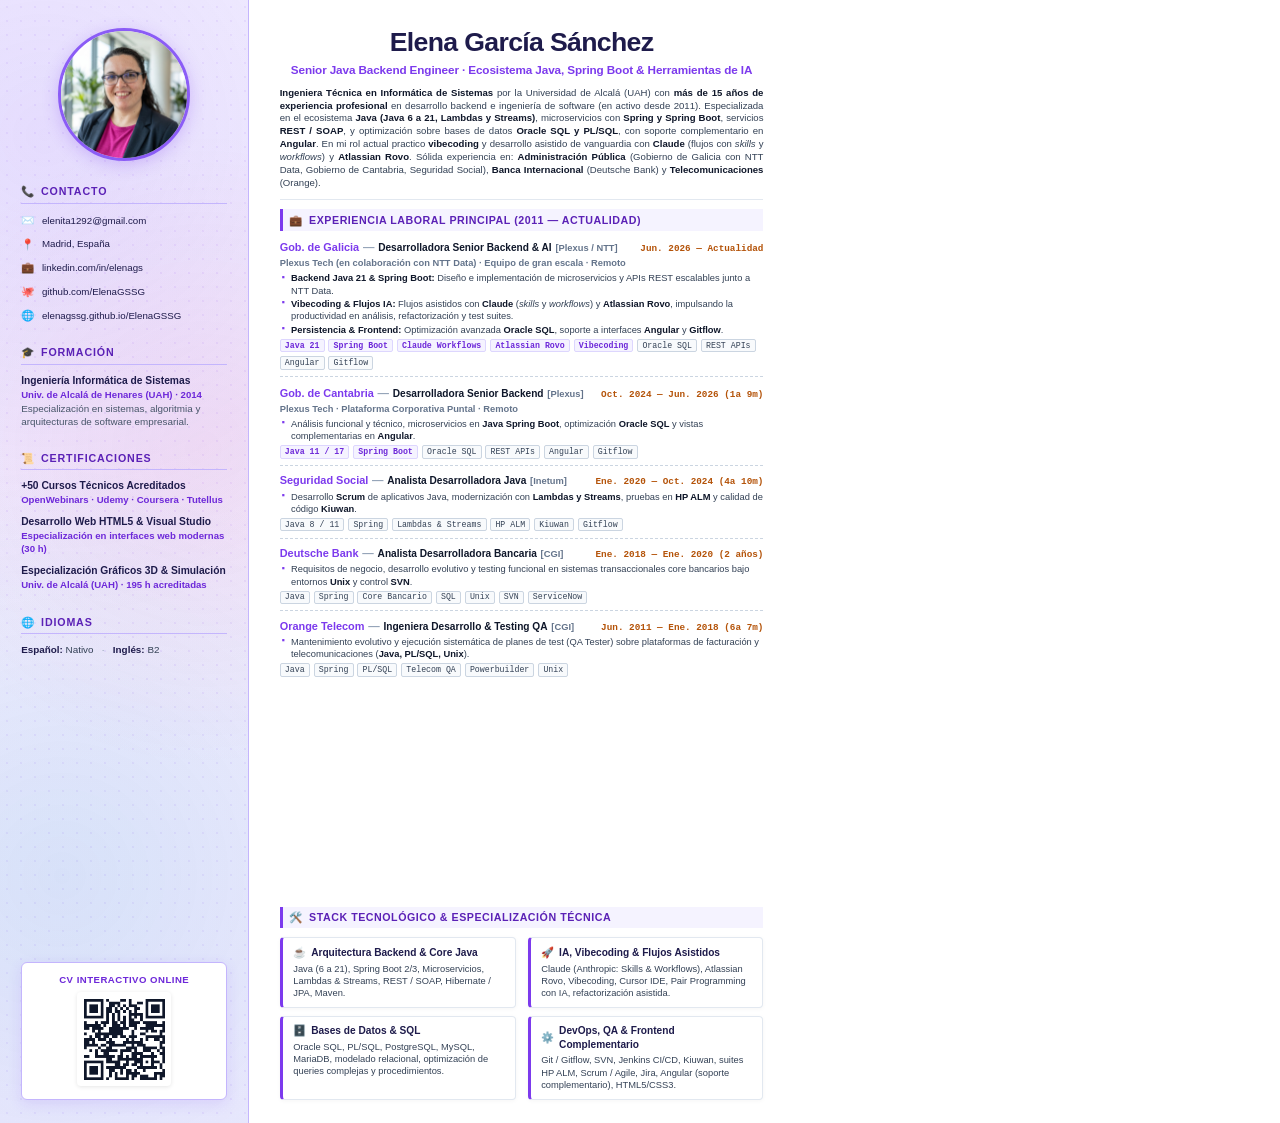
==== commit dd618bbe: "feat: add Gob. de Galicia experience with Java 21 and Vibecoding (Claude + Rovo), fix header nav wra" ====
--- a/cv-printable/index.html
+++ b/cv-printable/index.html
@@ -57,7 +57,7 @@
         linear-gradient(180deg, #f5f3ff 0%, #ede9fe 100%);
       background-size: 100% 100%, 100% 100%, 100% 100%, 14px 14px, 100% 100%;
       color: #334155;
-      padding: 10mm 5.8mm 8mm 5.8mm;
+      padding: 7.5mm 5.6mm 6mm 5.6mm;
       display: flex;
       flex-direction: column;
       justify-content: space-between;
@@ -67,12 +67,12 @@
 
     .avatar-wrapper {
       text-align: center;
-      margin-bottom: 8.5mm;
+      margin-bottom: 5mm;
     }
 
     .avatar-img {
-      width: 38mm;
-      height: 38mm;
+      width: 35mm;
+      height: 35mm;
       border-radius: 50%;
       object-fit: cover;
       border: 3px solid #8b5cf6;
@@ -81,28 +81,28 @@
     }
 
     .side-section {
-      margin-bottom: 9.8mm;
+      margin-bottom: 6mm;
     }
 
     .side-title {
-      font-size: 8.4pt;
+      font-size: 8.0pt;
       font-weight: 800;
       text-transform: uppercase;
       letter-spacing: 0.08em;
       color: #5b21b6;
       border-bottom: 1.5px solid #c4b5fd;
-      padding-bottom: 1.4mm;
-      margin-bottom: 3.4mm;
+      padding-bottom: 1.0mm;
+      margin-bottom: 2.4mm;
       display: flex;
       align-items: center;
-      gap: 1.8mm;
+      gap: 1.6mm;
     }
 
     .side-item {
-      font-size: 7.8pt;
+      font-size: 7.4pt;
       color: #475569;
-      margin-bottom: 3.2mm;
-      line-height: 1.38;
+      margin-bottom: 2.2mm;
+      line-height: 1.34;
     }
 
     .side-item:last-child {
@@ -112,26 +112,26 @@
     .side-item strong {
       color: #1e1b4b;
       display: block;
-      font-size: 8.0pt;
+      font-size: 7.7pt;
     }
 
     .side-item em {
       font-style: normal;
       color: #6d28d9;
-      font-size: 7.4pt;
+      font-size: 7.2pt;
       font-weight: 600;
       display: block;
-      margin-top: 0.4mm;
+      margin-top: 0.3mm;
     }
 
     .contact-row {
       display: flex;
       align-items: center;
-      gap: 2.2mm;
-      font-size: 7.6pt;
+      gap: 2.0mm;
+      font-size: 7.3pt;
       color: #1e1b4b;
       font-weight: 500;
-      margin-bottom: 3.3mm;
+      margin-bottom: 2.4mm;
       word-break: break-all;
     }
 
@@ -146,18 +146,18 @@
 
     .contact-icon {
       color: #7c3aed;
-      font-size: 8.2pt;
-      min-width: 3.8mm;
+      font-size: 8.0pt;
+      min-width: 3.5mm;
       text-align: center;
     }
 
     .lang-row {
       display: flex;
       align-items: baseline;
-      gap: 2.5mm;
-      font-size: 7.6pt;
+      gap: 2.2mm;
+      font-size: 7.4pt;
       color: #334155;
-      margin-top: 1mm;
+      margin-top: 0.8mm;
     }
 
     .lang-row span strong {
@@ -169,26 +169,26 @@
       background: #ffffff;
       border: 1px solid #c4b5fd;
       border-radius: 6px;
-      padding: 3.2mm 3mm 2.8mm 3mm;
+      padding: 2.5mm 2.5mm 2mm 2.5mm;
       text-align: center;
       box-shadow: 0 4px 14px rgba(124, 58, 237, 0.12);
     }
 
     .qr-title {
-      font-size: 7.6pt;
+      font-size: 7.2pt;
       font-weight: 800;
       color: #6d28d9;
       letter-spacing: 0.05em;
       text-transform: uppercase;
-      margin-bottom: 2.2mm;
+      margin-bottom: 1.6mm;
       text-align: center;
     }
 
     .qr-img-large {
-      width: 28.5mm;
-      height: 28.5mm;
+      width: 25mm;
+      height: 25mm;
       background: #ffffff;
-      padding: 1.2mm;
+      padding: 1mm;
       border-radius: 4px;
       display: inline-block;
       box-shadow: 0 1px 4px rgba(0, 0, 0, 0.1);
@@ -202,7 +202,7 @@
       min-width: 144mm;
       max-width: 144mm;
       height: 297mm;
-      padding: 9.5mm 8.5mm 7.5mm 8.5mm;
+      padding: 7.5mm 8mm 6mm 8mm;
       display: flex;
       flex-direction: column;
       justify-content: space-between;
@@ -212,35 +212,35 @@
 
     /* Header */
     .cv-header {
-      margin-bottom: 3.8mm;
+      margin-bottom: 2.6mm;
       border-bottom: 1.5px solid #e2e8f0;
-      padding-bottom: 3.5mm;
+      padding-bottom: 2.4mm;
       text-align: center;
     }
 
     .header-name {
-      font-size: 23pt;
+      font-size: 20pt;
       font-weight: 800;
       color: #1e1b4b;
       letter-spacing: -0.025em;
       line-height: 1.1;
-      margin-bottom: 1.8mm;
+      margin-bottom: 1.2mm;
       text-align: center;
     }
 
     .header-role {
-      font-size: 9.8pt;
+      font-size: 8.8pt;
       font-weight: 700;
       color: #7c3aed;
-      margin-bottom: 3.8mm;
+      margin-bottom: 2.2mm;
       text-align: center;
       letter-spacing: -0.01em;
     }
 
     .header-summary {
-      font-size: 7.6pt;
+      font-size: 7.2pt;
       color: #334155;
-      line-height: 1.42;
+      line-height: 1.34;
       text-align: justify;
     }
 
@@ -250,23 +250,23 @@
 
     /* Section Titles */
     .main-section-title {
-      font-size: 8.6pt;
+      font-size: 8.0pt;
       font-weight: 800;
       text-transform: uppercase;
       letter-spacing: 0.05em;
       color: #5b21b6;
       background: #f5f3ff;
       border-left: 3.5px solid #7c3aed;
-      padding: 1.2mm 2.2mm;
-      margin-bottom: 3.5mm;
+      padding: 0.9mm 1.8mm;
+      margin-bottom: 2.4mm;
       display: flex;
       align-items: center;
-      gap: 1.8mm;
+      gap: 1.6mm;
     }
 
     /* Jobs */
     .job-item {
-      margin-bottom: 4.8mm;
+      margin-bottom: 2.2mm;
       page-break-inside: avoid;
     }
 
@@ -275,7 +275,7 @@
       justify-content: space-between;
       align-items: baseline;
       gap: 2mm;
-      margin-bottom: 0.6mm;
+      margin-bottom: 0.4mm;
     }
 
     .job-title-group {
@@ -292,7 +292,7 @@
     .job-client-highlight {
       color: #7c3aed;
       font-weight: 800;
-      font-size: 8.5pt;
+      font-size: 8.2pt;
     }
 
     .job-sep {
@@ -301,19 +301,19 @@
     }
 
     .job-role-text {
-      font-size: 7.8pt;
+      font-size: 7.6pt;
       font-weight: 700;
       color: #0f172a;
     }
 
     .job-company-tag {
-      font-size: 7.4pt;
+      font-size: 7.0pt;
       font-weight: 600;
       color: #64748b;
     }
 
     .job-date {
-      font-size: 7.3pt;
+      font-size: 7.0pt;
       font-family: ui-monospace, SFMono-Regular, Menlo, Monaco, Consolas, monospace;
       color: #b45309;
       font-weight: 700;
@@ -322,10 +322,10 @@
     }
 
     .job-company-sub {
-      font-size: 7.3pt;
+      font-size: 7.0pt;
       font-weight: 600;
       color: #64748b;
-      margin-bottom: 1mm;
+      margin-bottom: 0.6mm;
     }
 
     .job-bullets {
@@ -334,12 +334,12 @@
     }
 
     .job-bullet {
-      font-size: 7.3pt;
+      font-size: 7.0pt;
       color: #334155;
-      line-height: 1.34;
+      line-height: 1.30;
       position: relative;
-      padding-left: 3.2mm;
-      margin-bottom: 0.8mm;
+      padding-left: 3.0mm;
+      margin-bottom: 0.4mm;
     }
 
     .job-bullet::before {
@@ -347,7 +347,7 @@
       position: absolute;
       left: 0.5mm;
       color: #7c3aed;
-      font-size: 7.2pt;
+      font-size: 6.8pt;
       top: -0.2mm;
     }
 
@@ -358,17 +358,17 @@
     .job-tags {
       display: flex;
       flex-wrap: wrap;
-      gap: 1.2mm;
-      margin-top: 1.2mm;
+      gap: 1.0mm;
+      margin-top: 0.8mm;
     }
 
     .job-tag {
-      font-size: 6.5pt;
+      font-size: 6.2pt;
       font-family: ui-monospace, SFMono-Regular, Menlo, Monaco, Consolas, monospace;
       background: #f8fafc;
       color: #334155;
       border: 1px solid #cbd5e1;
-      padding: 0.3mm 1.3mm;
+      padding: 0.2mm 1.1mm;
       border-radius: 2px;
       line-height: 1.2;
     }
@@ -382,13 +382,13 @@
 
     /* Skills Section & Cards */
     .skills-section {
-      margin-top: 4mm;
+      margin-top: 2.2mm;
     }
 
     .skills-grid {
       display: grid;
       grid-template-columns: 1fr 1fr;
-      gap: 3.5mm 4.5mm;
+      gap: 2.0mm 3.2mm;
     }
 
     .skill-card {
@@ -396,27 +396,27 @@
       border: 1px solid #e2e8f0;
       border-left: 3.5px solid #7c3aed;
       border-radius: 4px;
-      padding: 3.2mm 3.8mm;
+      padding: 2.0mm 2.8mm;
       box-shadow: 0 1px 4px rgba(0, 0, 0, 0.04);
     }
 
     .skill-card-title {
-      font-size: 8.0pt;
+      font-size: 7.6pt;
       font-weight: 800;
       color: #1e1b4b;
-      margin-bottom: 1mm;
+      margin-bottom: 0.6mm;
       display: flex;
       align-items: center;
-      gap: 1.5mm;
+      gap: 1.3mm;
     }
 
     .skill-card-title span.icon {
-      font-size: 8.2pt;
+      font-size: 7.8pt;
     }
 
     .skill-card-body {
-      font-size: 7.4pt;
-      line-height: 1.4;
+      font-size: 7.0pt;
+      line-height: 1.32;
       color: #334155;
     }
   </style>
@@ -515,7 +515,7 @@
           <h1 class="header-name">Elena García Sánchez</h1>
           <div class="header-role">Senior Java Backend Engineer · Ecosistema Java, Spring Boot & Herramientas de IA</div>
           <p class="header-summary">
-            <strong>Ingeniera Técnica en Informática de Sistemas</strong> por la Universidad de Alcalá (UAH) con <strong>más de 15 años de experiencia profesional</strong> en desarrollo backend e ingeniería de software (en activo desde 2011). Especializada en el ecosistema <strong>Java (Java 6 a 17, Lambdas y Streams)</strong>, microservicios con <strong>Spring y Spring Boot</strong>, servicios <strong>REST / SOAP</strong>, y optimización sobre bases de datos <strong>Oracle SQL y PL/SQL</strong>, con soporte complementario en <strong>Angular</strong>. Integración de flujos de desarrollo asistido con Inteligencia Artificial (<strong>Claude, Cursor y Google Antigravity</strong>). Sólida experiencia en entornos de gran envergadura: <strong>Administración Pública</strong> (Gobierno de Cantabria, Seguridad Social), <strong>Banca Internacional</strong> (Deutsche Bank) y <strong>Telecomunicaciones</strong> (Orange).
+            <strong>Ingeniera Técnica en Informática de Sistemas</strong> por la Universidad de Alcalá (UAH) con <strong>más de 15 años de experiencia profesional</strong> en desarrollo backend e ingeniería de software (en activo desde 2011). Especializada en el ecosistema <strong>Java (Java 6 a 21, Lambdas y Streams)</strong>, microservicios con <strong>Spring y Spring Boot</strong>, servicios <strong>REST / SOAP</strong>, y optimización sobre bases de datos <strong>Oracle SQL y PL/SQL</strong>, con soporte complementario en <strong>Angular</strong>. En mi rol actual practico <strong>vibecoding</strong> y desarrollo asistido de vanguardia con <strong>Claude</strong> (flujos con <em>skills</em> y <em>workflows</em>) y <strong>Atlassian Rovo</strong>. Sólida experiencia en: <strong>Administración Pública</strong> (Gobierno de Galicia con NTT Data, Gobierno de Cantabria, Seguridad Social), <strong>Banca Internacional</strong> (Deutsche Bank) y <strong>Telecomunicaciones</strong> (Orange).
           </p>
         </header>
 
@@ -525,8 +525,38 @@
             <span>💼</span> Experiencia Laboral Principal (2011 — Actualidad)
           </div>
 
-          <!-- 1. Gobierno de Cantabria (Plexus Tech) -->
-          <article class="job-item" style="border-bottom: 1px dashed #cbd5e1; padding-bottom: 3mm; margin-bottom: 4mm;">
+          <!-- 1. Gobierno de Galicia (Plexus Tech / NTT Data) -->
+          <article class="job-item" style="border-bottom: 1px dashed #cbd5e1; padding-bottom: 1.8mm; margin-bottom: 2.2mm;">
+            <div class="job-header">
+              <div class="job-title-group">
+                <span class="job-client-highlight">Gob. de Galicia</span>
+                <span class="job-sep">—</span>
+                <span class="job-role-text">Desarrolladora Senior Backend & AI</span>
+                <span class="job-company-tag">[Plexus / NTT]</span>
+              </div>
+              <div class="job-date">Jun. 2026 — Actualidad</div>
+            </div>
+            <div class="job-company-sub">Plexus Tech (en colaboración con NTT Data) · Equipo de gran escala · Remoto</div>
+            <ul class="job-bullets">
+              <li class="job-bullet"><strong>Backend Java 21 & Spring Boot:</strong> Diseño e implementación de microservicios y APIs REST escalables junto a NTT Data.</li>
+              <li class="job-bullet"><strong>Vibecoding & Flujos IA:</strong> Flujos asistidos con <strong>Claude</strong> (<em>skills</em> y <em>workflows</em>) y <strong>Atlassian Rovo</strong>, impulsando la productividad en análisis, refactorización y test suites.</li>
+              <li class="job-bullet"><strong>Persistencia & Frontend:</strong> Optimización avanzada <strong>Oracle SQL</strong>, soporte a interfaces <strong>Angular</strong> y <strong>Gitflow</strong>.</li>
+            </ul>
+            <div class="job-tags">
+              <span class="job-tag tag-accent">Java 21</span>
+              <span class="job-tag tag-accent">Spring Boot</span>
+              <span class="job-tag tag-accent">Claude Workflows</span>
+              <span class="job-tag tag-accent">Atlassian Rovo</span>
+              <span class="job-tag tag-accent">Vibecoding</span>
+              <span class="job-tag">Oracle SQL</span>
+              <span class="job-tag">REST APIs</span>
+              <span class="job-tag">Angular</span>
+              <span class="job-tag">Gitflow</span>
+            </div>
+          </article>
+
+          <!-- 2. Gobierno de Cantabria (Plexus Tech) -->
+          <article class="job-item" style="border-bottom: 1px dashed #cbd5e1; padding-bottom: 1.6mm; margin-bottom: 2.0mm;">
             <div class="job-header">
               <div class="job-title-group">
                 <span class="job-client-highlight">Gob. de Cantabria</span>
@@ -534,27 +564,24 @@
                 <span class="job-role-text">Desarrolladora Senior Backend</span>
                 <span class="job-company-tag">[Plexus]</span>
               </div>
-              <div class="job-date">Oct. 2024 — Actualidad</div>
-            </div>
-            <div class="job-company-sub">Plexus Tech · Plataforma Corporativa de Gestión Pública · Remoto</div>
+              <div class="job-date">Oct. 2024 — Jun. 2026 (1a 9m)</div>
+            </div>
+            <div class="job-company-sub">Plexus Tech · Plataforma Corporativa Puntal · Remoto</div>
             <ul class="job-bullets">
-              <li class="job-bullet"><strong>Análisis funcional y técnico:</strong> Requisitos, especificaciones de casos de uso y diseño y ejecución de planes de pruebas de integración para el sistema Puntal.</li>
-              <li class="job-bullet"><strong>Desarrollo Backend:</strong> Servicios y microservicios en <strong>Java con Spring Boot</strong> y vistas complementarias en <strong>Angular</strong>.</li>
-              <li class="job-bullet"><strong>Persistencia & Optimización SQL:</strong> Diseño, modelado y optimización de consultas complejas y procedimientos sobre <strong>Oracle SQL</strong>.</li>
+              <li class="job-bullet">Análisis funcional y técnico, microservicios en <strong>Java Spring Boot</strong>, optimización <strong>Oracle SQL</strong> y vistas complementarias en <strong>Angular</strong>.</li>
             </ul>
             <div class="job-tags">
               <span class="job-tag tag-accent">Java 11 / 17</span>
               <span class="job-tag tag-accent">Spring Boot</span>
-              <span class="job-tag tag-accent">Oracle SQL</span>
+              <span class="job-tag">Oracle SQL</span>
               <span class="job-tag">REST APIs</span>
               <span class="job-tag">Angular</span>
               <span class="job-tag">Gitflow</span>
-              <span class="job-tag">Redmine</span>
             </div>
           </article>
 
-          <!-- 2. Seguridad Social (Inetum / GrupoSolutia) -->
-          <article class="job-item" style="border-bottom: 1px dashed #cbd5e1; padding-bottom: 2.5mm; margin-bottom: 3.5mm;">
+          <!-- 3. Seguridad Social (Inetum / GrupoSolutia) -->
+          <article class="job-item" style="border-bottom: 1px dashed #cbd5e1; padding-bottom: 1.6mm; margin-bottom: 2.0mm;">
             <div class="job-header">
               <div class="job-title-group">
                 <span class="job-client-highlight">Seguridad Social</span>
@@ -565,22 +592,20 @@
               <span class="job-date">Ene. 2020 — Oct. 2024 (4a 10m)</span>
             </div>
             <ul class="job-bullets">
-              <li class="job-bullet">Análisis y desarrollo integral de aplicativos Java para la Seguridad Social bajo marco <strong>Scrum</strong>, y refactorización con <strong>Lambdas y Streams</strong>.</li>
-              <li class="job-bullet">Mantenimiento de suites de pruebas de integración con <strong>HP ALM</strong> y auditoría estática de calidad y vulnerabilidades con <strong>Kiuwan</strong>.</li>
+              <li class="job-bullet">Desarrollo <strong>Scrum</strong> de aplicativos Java, modernización con <strong>Lambdas y Streams</strong>, pruebas en <strong>HP ALM</strong> y calidad de código <strong>Kiuwan</strong>.</li>
             </ul>
             <div class="job-tags">
               <span class="job-tag">Java 8 / 11</span>
-              <span class="job-tag">Spring Framework</span>
-              <span class="job-tag">Lambdas</span>
-              <span class="job-tag">ALM Testing</span>
+              <span class="job-tag">Spring</span>
+              <span class="job-tag">Lambdas & Streams</span>
+              <span class="job-tag">HP ALM</span>
               <span class="job-tag">Kiuwan</span>
               <span class="job-tag">Gitflow</span>
-              <span class="job-tag">Jira</span>
             </div>
           </article>
 
-          <!-- 3. Deutsche Bank (CGI) -->
-          <article class="job-item" style="border-bottom: 1px dashed #cbd5e1; padding-bottom: 2.5mm; margin-bottom: 3.5mm;">
+          <!-- 4. Deutsche Bank (CGI) -->
+          <article class="job-item" style="border-bottom: 1px dashed #cbd5e1; padding-bottom: 1.6mm; margin-bottom: 2.0mm;">
             <div class="job-header">
               <div class="job-title-group">
                 <span class="job-client-highlight">Deutsche Bank</span>
@@ -591,8 +616,7 @@
               <span class="job-date">Ene. 2018 — Ene. 2020 (2 años)</span>
             </div>
             <ul class="job-bullets">
-              <li class="job-bullet">Ciclo de vida completo de aplicaciones core bancarias: toma de requisitos de negocio, desarrollo de evolutivos y testing funcional.</li>
-              <li class="job-bullet">Mantenimiento de integración continua, despliegues a entornos productivos y colaboración técnica con diversos equipos.</li>
+              <li class="job-bullet">Requisitos de negocio, desarrollo evolutivo y testing funcional en sistemas transaccionales core bancarios bajo entornos <strong>Unix</strong> y control <strong>SVN</strong>.</li>
             </ul>
             <div class="job-tags">
               <span class="job-tag">Java</span>
@@ -605,11 +629,11 @@
             </div>
           </article>
 
-          <!-- 4. Orange (CGI) -->
+          <!-- 5. Orange (CGI) -->
           <article class="job-item" style="margin-bottom: 0;">
             <div class="job-header">
               <div class="job-title-group">
-                <span class="job-client-highlight">Orange</span>
+                <span class="job-client-highlight">Orange Telecom</span>
                 <span class="job-sep">—</span>
                 <span class="job-role-text">Ingeniera Desarrollo & Testing QA</span>
                 <span class="job-company-tag">[CGI]</span>
@@ -617,17 +641,15 @@
               <span class="job-date">Jun. 2011 — Ene. 2018 (6a 7m)</span>
             </div>
             <ul class="job-bullets">
-              <li class="job-bullet">Análisis técnico, desarrollo de evolutivos y mantenimiento correctivo/preventivo en plataformas operativas de telecomunicaciones.</li>
-              <li class="job-bullet">Diseño y ejecución de baterías de pruebas (QA Tester), verificación funcional e integración de sistemas sobre arquitecturas Unix y Java.</li>
+              <li class="job-bullet">Mantenimiento evolutivo y ejecución sistemática de planes de test (QA Tester) sobre plataformas de facturación y telecomunicaciones (<strong>Java, PL/SQL, Unix</strong>).</li>
             </ul>
             <div class="job-tags">
               <span class="job-tag">Java</span>
               <span class="job-tag">Spring</span>
               <span class="job-tag">PL/SQL</span>
-              <span class="job-tag">Telecom</span>
-              <span class="job-tag">QA Tester</span>
+              <span class="job-tag">Telecom QA</span>
               <span class="job-tag">Powerbuilder</span>
-              <span class="job-tag">C++</span>
+              <span class="job-tag">Unix</span>
             </div>
           </article>
         </section>
@@ -642,25 +664,25 @@
           <div class="skill-card">
             <div class="skill-card-title"><span class="icon">☕</span> Arquitectura Backend & Core Java</div>
             <div class="skill-card-body">
-              Java (6 a 17), Spring Boot, Spring MVC, Microservicios, Lambdas & Streams, REST / SOAP, Hibernate / JPA, Maven.
+              Java (6 a 21), Spring Boot 2/3, Microservicios, Lambdas & Streams, REST / SOAP, Hibernate / JPA, Maven.
             </div>
           </div>
           <div class="skill-card">
-            <div class="skill-card-title"><span class="icon">🤖</span> IA & Desarrollo Asistido</div>
+            <div class="skill-card-title"><span class="icon">🚀</span> IA, Vibecoding & Flujos Asistidos</div>
             <div class="skill-card-body">
-              Claude (Anthropic), Cursor IDE, Google Antigravity, Pair Programming con IA, aceleración de desarrollo y refactorización asistida.
+              Claude (Anthropic: Skills & Workflows), Atlassian Rovo, Vibecoding, Cursor IDE, Pair Programming con IA, refactorización asistida.
             </div>
           </div>
           <div class="skill-card">
             <div class="skill-card-title"><span class="icon">🗄️</span> Bases de Datos & SQL</div>
             <div class="skill-card-body">
-              Oracle SQL, PL/SQL, PostgreSQL, MySQL, MariaDB, modelado relacional, optimización de queries complejas, índices y procedimientos.
+              Oracle SQL, PL/SQL, PostgreSQL, MySQL, MariaDB, modelado relacional, optimización de queries complejas y procedimientos.
             </div>
           </div>
           <div class="skill-card">
             <div class="skill-card-title"><span class="icon">⚙️</span> DevOps, QA & Frontend Complementario</div>
             <div class="skill-card-body">
-              Git / Gitflow, SVN, Jenkins CI/CD, Kiuwan, suites de prueba ALM, Scrum / Agile, Jira, Angular (soporte complementario), HTML5/CSS3.
+              Git / Gitflow, SVN, Jenkins CI/CD, Kiuwan, suites HP ALM, Scrum / Agile, Jira, Angular (soporte complementario), HTML5/CSS3.
             </div>
           </div>
         </div>
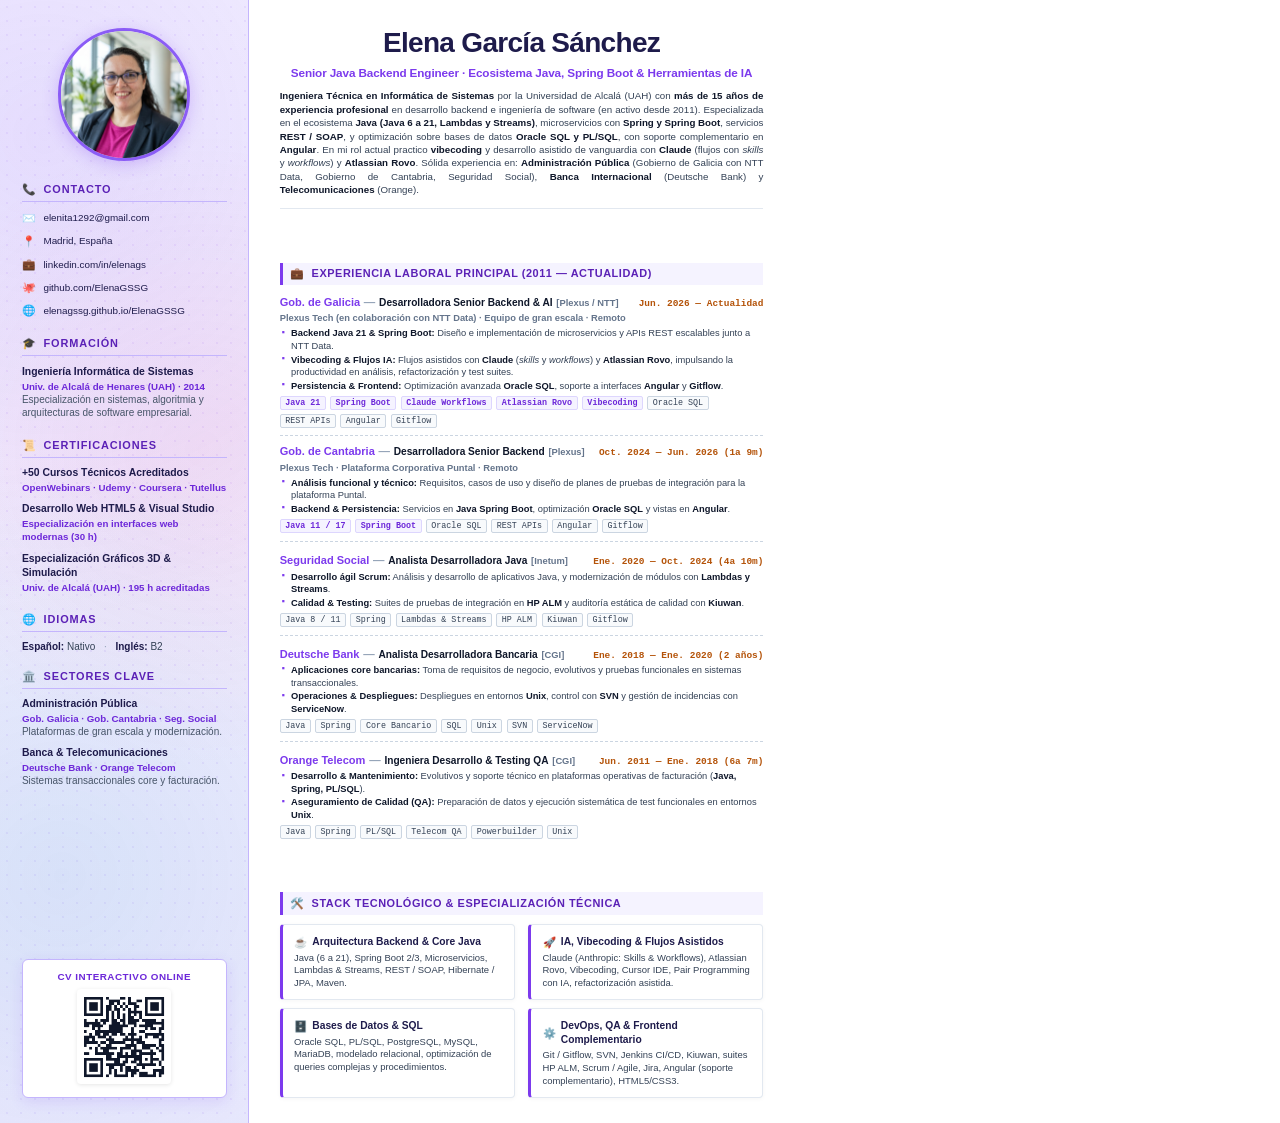
==== commit 75ec0da4: "fix: balance printable CV vertical layout and eliminate whitespace gap" ====
--- a/cv-printable/index.html
+++ b/cv-printable/index.html
@@ -57,7 +57,7 @@
         linear-gradient(180deg, #f5f3ff 0%, #ede9fe 100%);
       background-size: 100% 100%, 100% 100%, 100% 100%, 14px 14px, 100% 100%;
       color: #334155;
-      padding: 7.5mm 5.6mm 6mm 5.6mm;
+      padding: 7.5mm 5.8mm 6.5mm 5.8mm;
       display: flex;
       flex-direction: column;
       justify-content: space-between;
@@ -67,7 +67,7 @@
 
     .avatar-wrapper {
       text-align: center;
-      margin-bottom: 5mm;
+      margin-bottom: 4.5mm;
     }
 
     .avatar-img {
@@ -81,27 +81,27 @@
     }
 
     .side-section {
-      margin-bottom: 6mm;
+      margin-bottom: 4.8mm;
     }
 
     .side-title {
-      font-size: 8.0pt;
+      font-size: 8.2pt;
       font-weight: 800;
       text-transform: uppercase;
       letter-spacing: 0.08em;
       color: #5b21b6;
       border-bottom: 1.5px solid #c4b5fd;
       padding-bottom: 1.0mm;
-      margin-bottom: 2.4mm;
+      margin-bottom: 2.2mm;
       display: flex;
       align-items: center;
-      gap: 1.6mm;
+      gap: 1.8mm;
     }
 
     .side-item {
-      font-size: 7.4pt;
+      font-size: 7.5pt;
       color: #475569;
-      margin-bottom: 2.2mm;
+      margin-bottom: 2.0mm;
       line-height: 1.34;
     }
 
@@ -112,13 +112,13 @@
     .side-item strong {
       color: #1e1b4b;
       display: block;
-      font-size: 7.7pt;
+      font-size: 7.8pt;
     }
 
     .side-item em {
       font-style: normal;
       color: #6d28d9;
-      font-size: 7.2pt;
+      font-size: 7.3pt;
       font-weight: 600;
       display: block;
       margin-top: 0.3mm;
@@ -127,11 +127,11 @@
     .contact-row {
       display: flex;
       align-items: center;
-      gap: 2.0mm;
-      font-size: 7.3pt;
+      gap: 2.1mm;
+      font-size: 7.4pt;
       color: #1e1b4b;
       font-weight: 500;
-      margin-bottom: 2.4mm;
+      margin-bottom: 2.2mm;
       word-break: break-all;
     }
 
@@ -146,16 +146,16 @@
 
     .contact-icon {
       color: #7c3aed;
-      font-size: 8.0pt;
-      min-width: 3.5mm;
+      font-size: 8.1pt;
+      min-width: 3.6mm;
       text-align: center;
     }
 
     .lang-row {
       display: flex;
       align-items: baseline;
-      gap: 2.2mm;
-      font-size: 7.4pt;
+      gap: 2.3mm;
+      font-size: 7.5pt;
       color: #334155;
       margin-top: 0.8mm;
     }
@@ -169,18 +169,18 @@
       background: #ffffff;
       border: 1px solid #c4b5fd;
       border-radius: 6px;
-      padding: 2.5mm 2.5mm 2mm 2.5mm;
+      padding: 2.6mm 2.8mm 2.2mm 2.8mm;
       text-align: center;
       box-shadow: 0 4px 14px rgba(124, 58, 237, 0.12);
     }
 
     .qr-title {
-      font-size: 7.2pt;
+      font-size: 7.4pt;
       font-weight: 800;
       color: #6d28d9;
       letter-spacing: 0.05em;
       text-transform: uppercase;
-      margin-bottom: 1.6mm;
+      margin-bottom: 1.5mm;
       text-align: center;
     }
 
@@ -188,7 +188,7 @@
       width: 25mm;
       height: 25mm;
       background: #ffffff;
-      padding: 1mm;
+      padding: 1.1mm;
       border-radius: 4px;
       display: inline-block;
       box-shadow: 0 1px 4px rgba(0, 0, 0, 0.1);
@@ -202,7 +202,7 @@
       min-width: 144mm;
       max-width: 144mm;
       height: 297mm;
-      padding: 7.5mm 8mm 6mm 8mm;
+      padding: 7.5mm 8.0mm 6.5mm 8.0mm;
       display: flex;
       flex-direction: column;
       justify-content: space-between;
@@ -212,19 +212,19 @@
 
     /* Header */
     .cv-header {
-      margin-bottom: 2.6mm;
+      margin-bottom: 0;
       border-bottom: 1.5px solid #e2e8f0;
-      padding-bottom: 2.4mm;
+      padding-bottom: 3.0mm;
       text-align: center;
     }
 
     .header-name {
-      font-size: 20pt;
+      font-size: 21pt;
       font-weight: 800;
       color: #1e1b4b;
       letter-spacing: -0.025em;
       line-height: 1.1;
-      margin-bottom: 1.2mm;
+      margin-bottom: 1.5mm;
       text-align: center;
     }
 
@@ -238,9 +238,9 @@
     }
 
     .header-summary {
-      font-size: 7.2pt;
+      font-size: 7.3pt;
       color: #334155;
-      line-height: 1.34;
+      line-height: 1.38;
       text-align: justify;
     }
 
@@ -250,23 +250,23 @@
 
     /* Section Titles */
     .main-section-title {
-      font-size: 8.0pt;
+      font-size: 8.2pt;
       font-weight: 800;
       text-transform: uppercase;
       letter-spacing: 0.05em;
       color: #5b21b6;
       background: #f5f3ff;
       border-left: 3.5px solid #7c3aed;
-      padding: 0.9mm 1.8mm;
-      margin-bottom: 2.4mm;
+      padding: 1.0mm 2.0mm;
+      margin-bottom: 2.5mm;
       display: flex;
       align-items: center;
-      gap: 1.6mm;
+      gap: 1.8mm;
     }
 
     /* Jobs */
     .job-item {
-      margin-bottom: 2.2mm;
+      margin-bottom: 2.6mm;
       page-break-inside: avoid;
     }
 
@@ -275,7 +275,7 @@
       justify-content: space-between;
       align-items: baseline;
       gap: 2mm;
-      margin-bottom: 0.4mm;
+      margin-bottom: 0.5mm;
     }
 
     .job-title-group {
@@ -292,7 +292,7 @@
     .job-client-highlight {
       color: #7c3aed;
       font-weight: 800;
-      font-size: 8.2pt;
+      font-size: 8.3pt;
     }
 
     .job-sep {
@@ -313,7 +313,7 @@
     }
 
     .job-date {
-      font-size: 7.0pt;
+      font-size: 7.1pt;
       font-family: ui-monospace, SFMono-Regular, Menlo, Monaco, Consolas, monospace;
       color: #b45309;
       font-weight: 700;
@@ -336,7 +336,7 @@
     .job-bullet {
       font-size: 7.0pt;
       color: #334155;
-      line-height: 1.30;
+      line-height: 1.32;
       position: relative;
       padding-left: 3.0mm;
       margin-bottom: 0.4mm;
@@ -358,17 +358,17 @@
     .job-tags {
       display: flex;
       flex-wrap: wrap;
-      gap: 1.0mm;
-      margin-top: 0.8mm;
+      gap: 1.1mm;
+      margin-top: 1.0mm;
     }
 
     .job-tag {
-      font-size: 6.2pt;
+      font-size: 6.3pt;
       font-family: ui-monospace, SFMono-Regular, Menlo, Monaco, Consolas, monospace;
       background: #f8fafc;
       color: #334155;
       border: 1px solid #cbd5e1;
-      padding: 0.2mm 1.1mm;
+      padding: 0.25mm 1.2mm;
       border-radius: 2px;
       line-height: 1.2;
     }
@@ -382,13 +382,13 @@
 
     /* Skills Section & Cards */
     .skills-section {
-      margin-top: 2.2mm;
+      margin-top: 0;
     }
 
     .skills-grid {
       display: grid;
       grid-template-columns: 1fr 1fr;
-      gap: 2.0mm 3.2mm;
+      gap: 2.2mm 3.5mm;
     }
 
     .skill-card {
@@ -396,27 +396,27 @@
       border: 1px solid #e2e8f0;
       border-left: 3.5px solid #7c3aed;
       border-radius: 4px;
-      padding: 2.0mm 2.8mm;
+      padding: 2.5mm 3.0mm;
       box-shadow: 0 1px 4px rgba(0, 0, 0, 0.04);
     }
 
     .skill-card-title {
-      font-size: 7.6pt;
+      font-size: 7.7pt;
       font-weight: 800;
       color: #1e1b4b;
       margin-bottom: 0.6mm;
       display: flex;
       align-items: center;
-      gap: 1.3mm;
+      gap: 1.4mm;
     }
 
     .skill-card-title span.icon {
-      font-size: 7.8pt;
+      font-size: 7.9pt;
     }
 
     .skill-card-body {
-      font-size: 7.0pt;
-      line-height: 1.32;
+      font-size: 7.1pt;
+      line-height: 1.34;
       color: #334155;
     }
   </style>
@@ -488,12 +488,27 @@
         </div>
 
         <!-- Idiomas -->
-        <div class="side-section">
+        <div class="side-section" style="margin-bottom: 4.0mm;">
           <div class="side-title"><span>🌐</span> Idiomas</div>
           <div class="lang-row">
             <span><strong>Español:</strong> Nativo</span>
             <span style="color: #94a3b8;">·</span>
             <span><strong>Inglés:</strong> B2</span>
+          </div>
+        </div>
+
+        <!-- Sectores Clave -->
+        <div class="side-section" style="margin-bottom: 0;">
+          <div class="side-title"><span>🏛️</span> Sectores Clave</div>
+          <div class="side-item">
+            <strong>Administración Pública</strong>
+            <em>Gob. Galicia · Gob. Cantabria · Seg. Social</em>
+            <span>Plataformas de gran escala y modernización.</span>
+          </div>
+          <div class="side-item" style="margin-top: 1.8mm;">
+            <strong>Banca & Telecomunicaciones</strong>
+            <em>Deutsche Bank · Orange Telecom</em>
+            <span>Sistemas transaccionales core y facturación.</span>
           </div>
         </div>
       </div>
@@ -509,18 +524,17 @@
          COLUMNA PRINCIPAL (Cuerpo ~144mm)
          ========================================== -->
     <main class="cv-main">
-      <div>
-        <!-- Cabecera Personal -->
-        <header class="cv-header">
-          <h1 class="header-name">Elena García Sánchez</h1>
-          <div class="header-role">Senior Java Backend Engineer · Ecosistema Java, Spring Boot & Herramientas de IA</div>
-          <p class="header-summary">
-            <strong>Ingeniera Técnica en Informática de Sistemas</strong> por la Universidad de Alcalá (UAH) con <strong>más de 15 años de experiencia profesional</strong> en desarrollo backend e ingeniería de software (en activo desde 2011). Especializada en el ecosistema <strong>Java (Java 6 a 21, Lambdas y Streams)</strong>, microservicios con <strong>Spring y Spring Boot</strong>, servicios <strong>REST / SOAP</strong>, y optimización sobre bases de datos <strong>Oracle SQL y PL/SQL</strong>, con soporte complementario en <strong>Angular</strong>. En mi rol actual practico <strong>vibecoding</strong> y desarrollo asistido de vanguardia con <strong>Claude</strong> (flujos con <em>skills</em> y <em>workflows</em>) y <strong>Atlassian Rovo</strong>. Sólida experiencia en: <strong>Administración Pública</strong> (Gobierno de Galicia con NTT Data, Gobierno de Cantabria, Seguridad Social), <strong>Banca Internacional</strong> (Deutsche Bank) y <strong>Telecomunicaciones</strong> (Orange).
-          </p>
-        </header>
-
-        <!-- Experiencia Laboral -->
-        <section>
+      <!-- Cabecera Personal -->
+      <header class="cv-header">
+        <h1 class="header-name">Elena García Sánchez</h1>
+        <div class="header-role">Senior Java Backend Engineer · Ecosistema Java, Spring Boot & Herramientas de IA</div>
+        <p class="header-summary">
+          <strong>Ingeniera Técnica en Informática de Sistemas</strong> por la Universidad de Alcalá (UAH) con <strong>más de 15 años de experiencia profesional</strong> en desarrollo backend e ingeniería de software (en activo desde 2011). Especializada en el ecosistema <strong>Java (Java 6 a 21, Lambdas y Streams)</strong>, microservicios con <strong>Spring y Spring Boot</strong>, servicios <strong>REST / SOAP</strong>, y optimización sobre bases de datos <strong>Oracle SQL y PL/SQL</strong>, con soporte complementario en <strong>Angular</strong>. En mi rol actual practico <strong>vibecoding</strong> y desarrollo asistido de vanguardia con <strong>Claude</strong> (flujos con <em>skills</em> y <em>workflows</em>) y <strong>Atlassian Rovo</strong>. Sólida experiencia en: <strong>Administración Pública</strong> (Gobierno de Galicia con NTT Data, Gobierno de Cantabria, Seguridad Social), <strong>Banca Internacional</strong> (Deutsche Bank) y <strong>Telecomunicaciones</strong> (Orange).
+        </p>
+      </header>
+
+      <!-- Experiencia Laboral -->
+      <section class="experience-section">
           <div class="main-section-title">
             <span>💼</span> Experiencia Laboral Principal (2011 — Actualidad)
           </div>
@@ -556,7 +570,7 @@
           </article>
 
           <!-- 2. Gobierno de Cantabria (Plexus Tech) -->
-          <article class="job-item" style="border-bottom: 1px dashed #cbd5e1; padding-bottom: 1.6mm; margin-bottom: 2.0mm;">
+          <article class="job-item" style="border-bottom: 1px dashed #cbd5e1; padding-bottom: 2.2mm; margin-bottom: 2.8mm;">
             <div class="job-header">
               <div class="job-title-group">
                 <span class="job-client-highlight">Gob. de Cantabria</span>
@@ -568,7 +582,8 @@
             </div>
             <div class="job-company-sub">Plexus Tech · Plataforma Corporativa Puntal · Remoto</div>
             <ul class="job-bullets">
-              <li class="job-bullet">Análisis funcional y técnico, microservicios en <strong>Java Spring Boot</strong>, optimización <strong>Oracle SQL</strong> y vistas complementarias en <strong>Angular</strong>.</li>
+              <li class="job-bullet"><strong>Análisis funcional y técnico:</strong> Requisitos, casos de uso y diseño de planes de pruebas de integración para la plataforma Puntal.</li>
+              <li class="job-bullet"><strong>Backend & Persistencia:</strong> Servicios en <strong>Java Spring Boot</strong>, optimización <strong>Oracle SQL</strong> y vistas en <strong>Angular</strong>.</li>
             </ul>
             <div class="job-tags">
               <span class="job-tag tag-accent">Java 11 / 17</span>
@@ -581,7 +596,7 @@
           </article>
 
           <!-- 3. Seguridad Social (Inetum / GrupoSolutia) -->
-          <article class="job-item" style="border-bottom: 1px dashed #cbd5e1; padding-bottom: 1.6mm; margin-bottom: 2.0mm;">
+          <article class="job-item" style="border-bottom: 1px dashed #cbd5e1; padding-bottom: 2.2mm; margin-bottom: 2.8mm;">
             <div class="job-header">
               <div class="job-title-group">
                 <span class="job-client-highlight">Seguridad Social</span>
@@ -592,7 +607,8 @@
               <span class="job-date">Ene. 2020 — Oct. 2024 (4a 10m)</span>
             </div>
             <ul class="job-bullets">
-              <li class="job-bullet">Desarrollo <strong>Scrum</strong> de aplicativos Java, modernización con <strong>Lambdas y Streams</strong>, pruebas en <strong>HP ALM</strong> y calidad de código <strong>Kiuwan</strong>.</li>
+              <li class="job-bullet"><strong>Desarrollo ágil Scrum:</strong> Análisis y desarrollo de aplicativos Java, y modernización de módulos con <strong>Lambdas y Streams</strong>.</li>
+              <li class="job-bullet"><strong>Calidad & Testing:</strong> Suites de pruebas de integración en <strong>HP ALM</strong> y auditoría estática de calidad con <strong>Kiuwan</strong>.</li>
             </ul>
             <div class="job-tags">
               <span class="job-tag">Java 8 / 11</span>
@@ -605,7 +621,7 @@
           </article>
 
           <!-- 4. Deutsche Bank (CGI) -->
-          <article class="job-item" style="border-bottom: 1px dashed #cbd5e1; padding-bottom: 1.6mm; margin-bottom: 2.0mm;">
+          <article class="job-item" style="border-bottom: 1px dashed #cbd5e1; padding-bottom: 2.2mm; margin-bottom: 2.8mm;">
             <div class="job-header">
               <div class="job-title-group">
                 <span class="job-client-highlight">Deutsche Bank</span>
@@ -616,7 +632,8 @@
               <span class="job-date">Ene. 2018 — Ene. 2020 (2 años)</span>
             </div>
             <ul class="job-bullets">
-              <li class="job-bullet">Requisitos de negocio, desarrollo evolutivo y testing funcional en sistemas transaccionales core bancarios bajo entornos <strong>Unix</strong> y control <strong>SVN</strong>.</li>
+              <li class="job-bullet"><strong>Aplicaciones core bancarias:</strong> Toma de requisitos de negocio, evolutivos y pruebas funcionales en sistemas transaccionales.</li>
+              <li class="job-bullet"><strong>Operaciones & Despliegues:</strong> Despliegues en entornos <strong>Unix</strong>, control con <strong>SVN</strong> y gestión de incidencias con <strong>ServiceNow</strong>.</li>
             </ul>
             <div class="job-tags">
               <span class="job-tag">Java</span>
@@ -641,7 +658,8 @@
               <span class="job-date">Jun. 2011 — Ene. 2018 (6a 7m)</span>
             </div>
             <ul class="job-bullets">
-              <li class="job-bullet">Mantenimiento evolutivo y ejecución sistemática de planes de test (QA Tester) sobre plataformas de facturación y telecomunicaciones (<strong>Java, PL/SQL, Unix</strong>).</li>
+              <li class="job-bullet"><strong>Desarrollo & Mantenimiento:</strong> Evolutivos y soporte técnico en plataformas operativas de facturación (<strong>Java, Spring, PL/SQL</strong>).</li>
+              <li class="job-bullet"><strong>Aseguramiento de Calidad (QA):</strong> Preparación de datos y ejecución sistemática de test funcionales en entornos <strong>Unix</strong>.</li>
             </ul>
             <div class="job-tags">
               <span class="job-tag">Java</span>
@@ -653,7 +671,6 @@
             </div>
           </article>
         </section>
-      </div>
 
       <!-- Stack Tecnológico & Especialización Técnica -->
       <section class="skills-section">
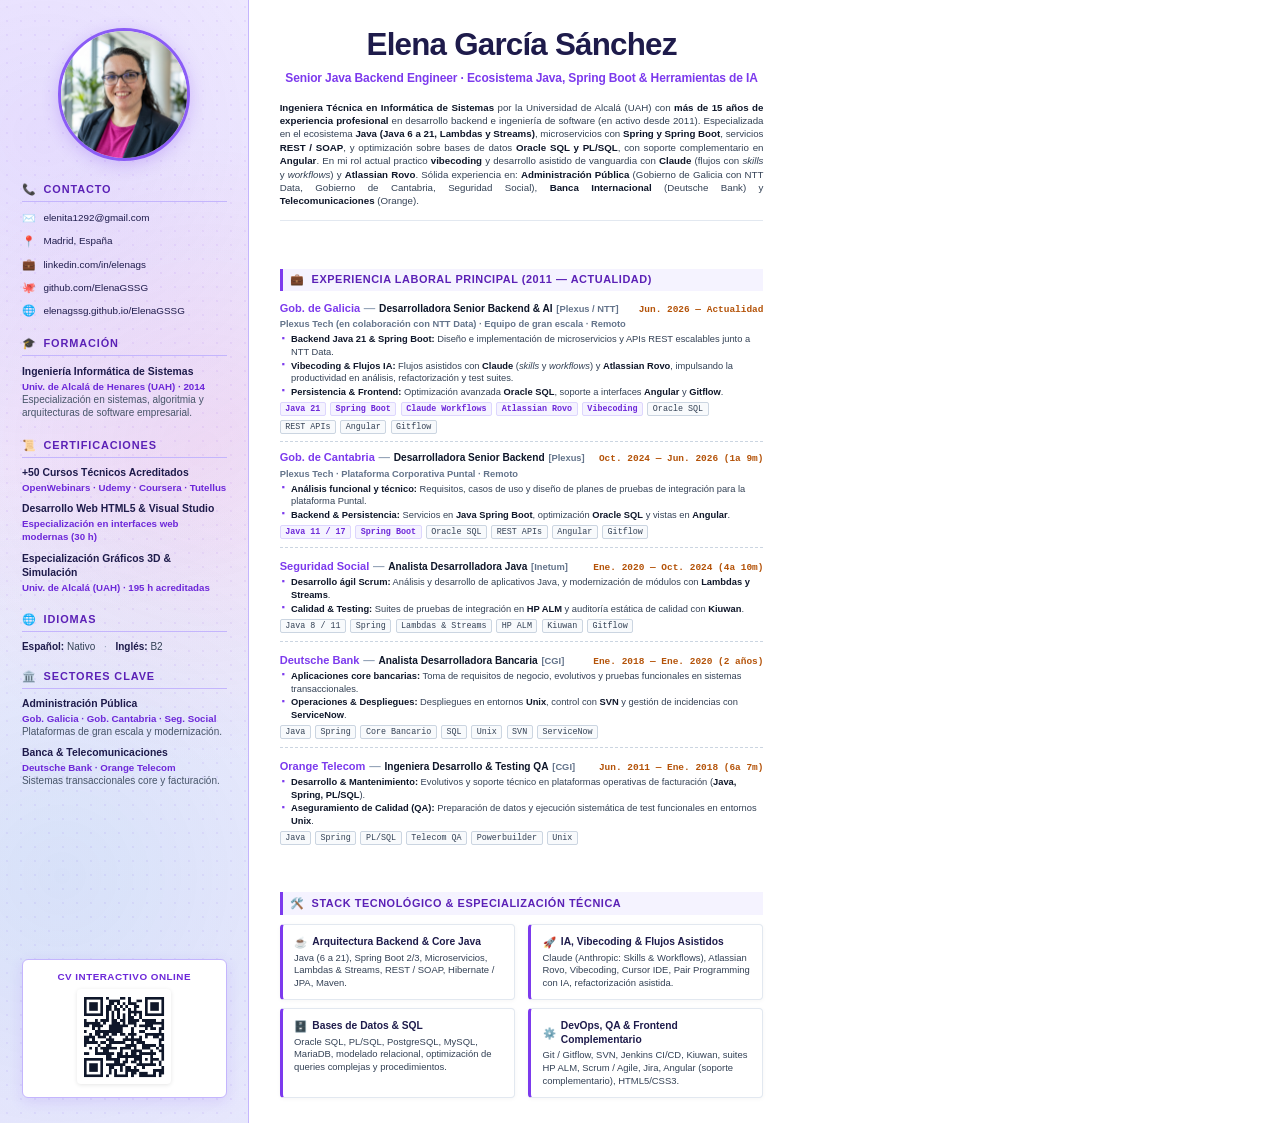
==== commit eb1e5c31: "style(cv): enlarge name header and increase subtitle breathing room" ====
--- a/cv-printable/index.html
+++ b/cv-printable/index.html
@@ -214,25 +214,25 @@
     .cv-header {
       margin-bottom: 0;
       border-bottom: 1.5px solid #e2e8f0;
-      padding-bottom: 3.0mm;
+      padding-bottom: 3.2mm;
       text-align: center;
     }
 
     .header-name {
-      font-size: 21pt;
+      font-size: 23.5pt;
       font-weight: 800;
       color: #1e1b4b;
       letter-spacing: -0.025em;
       line-height: 1.1;
-      margin-bottom: 1.5mm;
+      margin-bottom: 1.8mm;
       text-align: center;
     }
 
     .header-role {
-      font-size: 8.8pt;
+      font-size: 9.0pt;
       font-weight: 700;
       color: #7c3aed;
-      margin-bottom: 2.2mm;
+      margin-bottom: 3.8mm;
       text-align: center;
       letter-spacing: -0.01em;
     }
